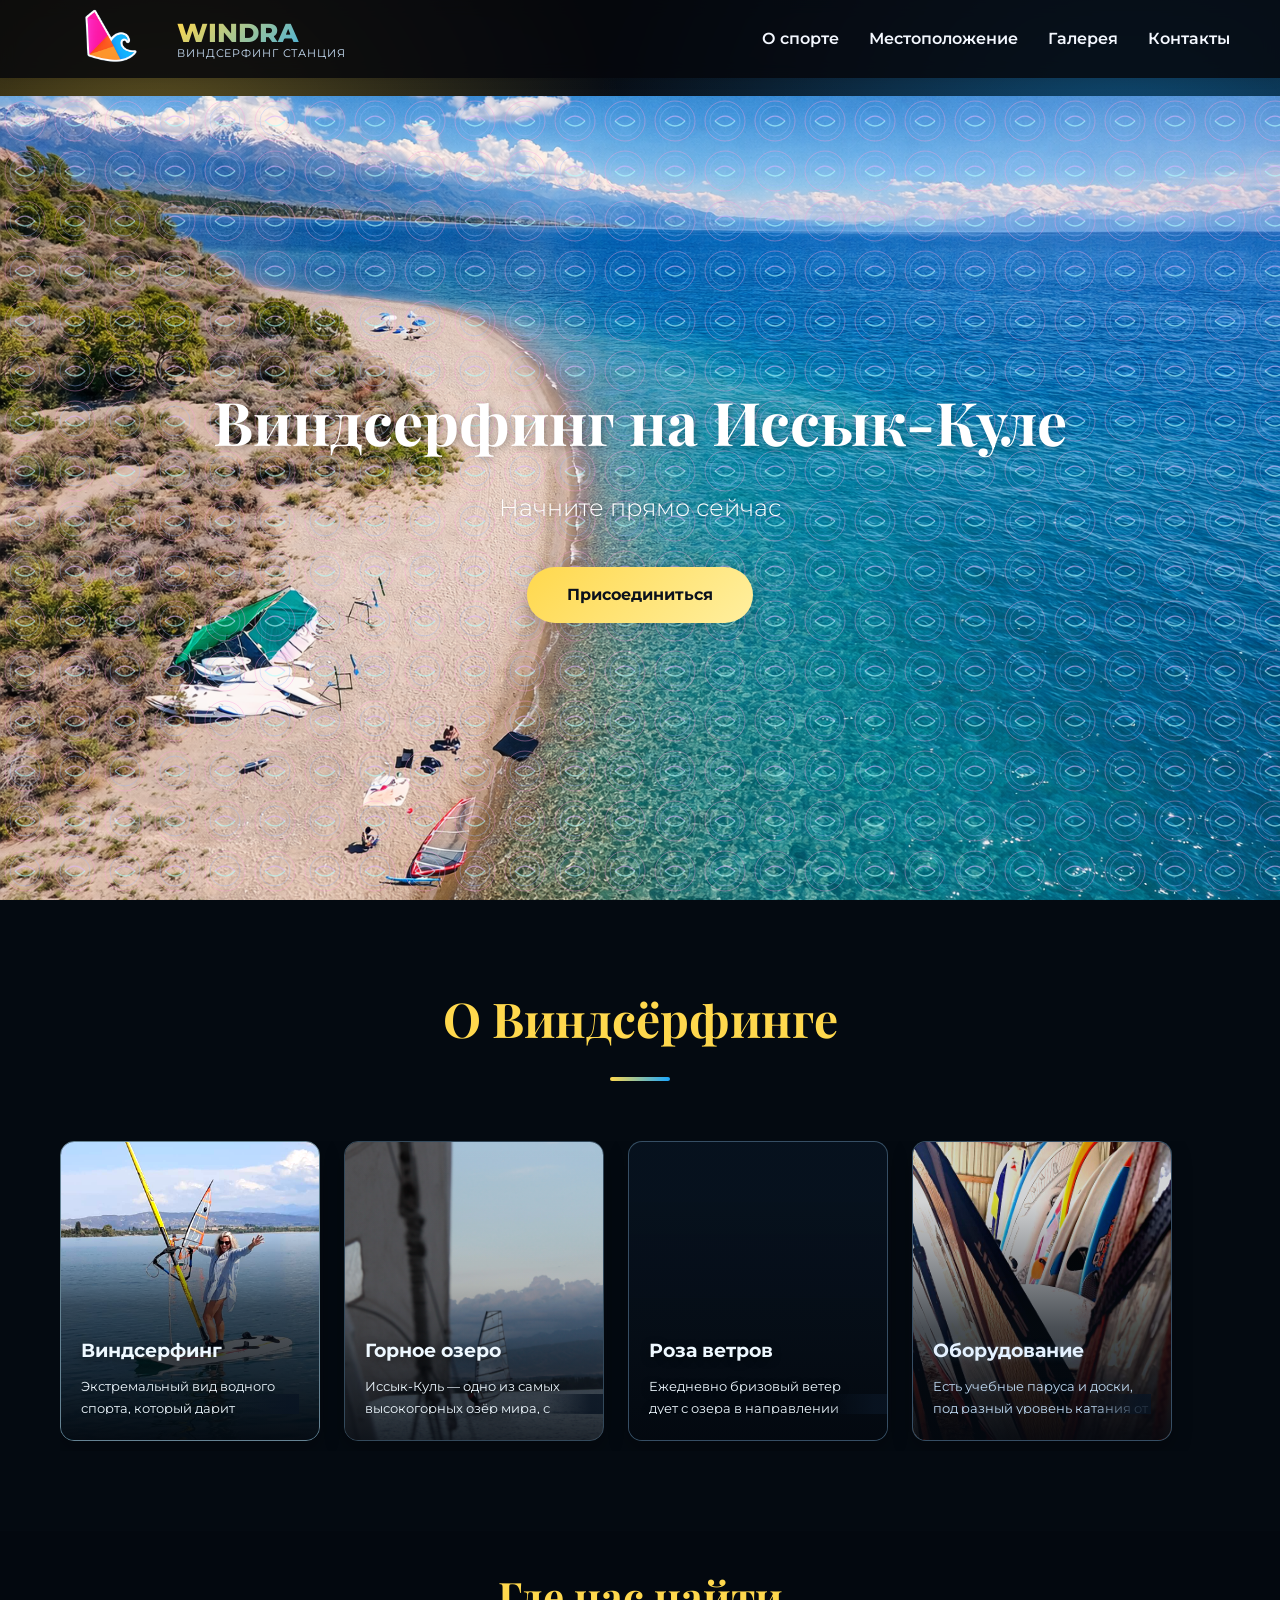
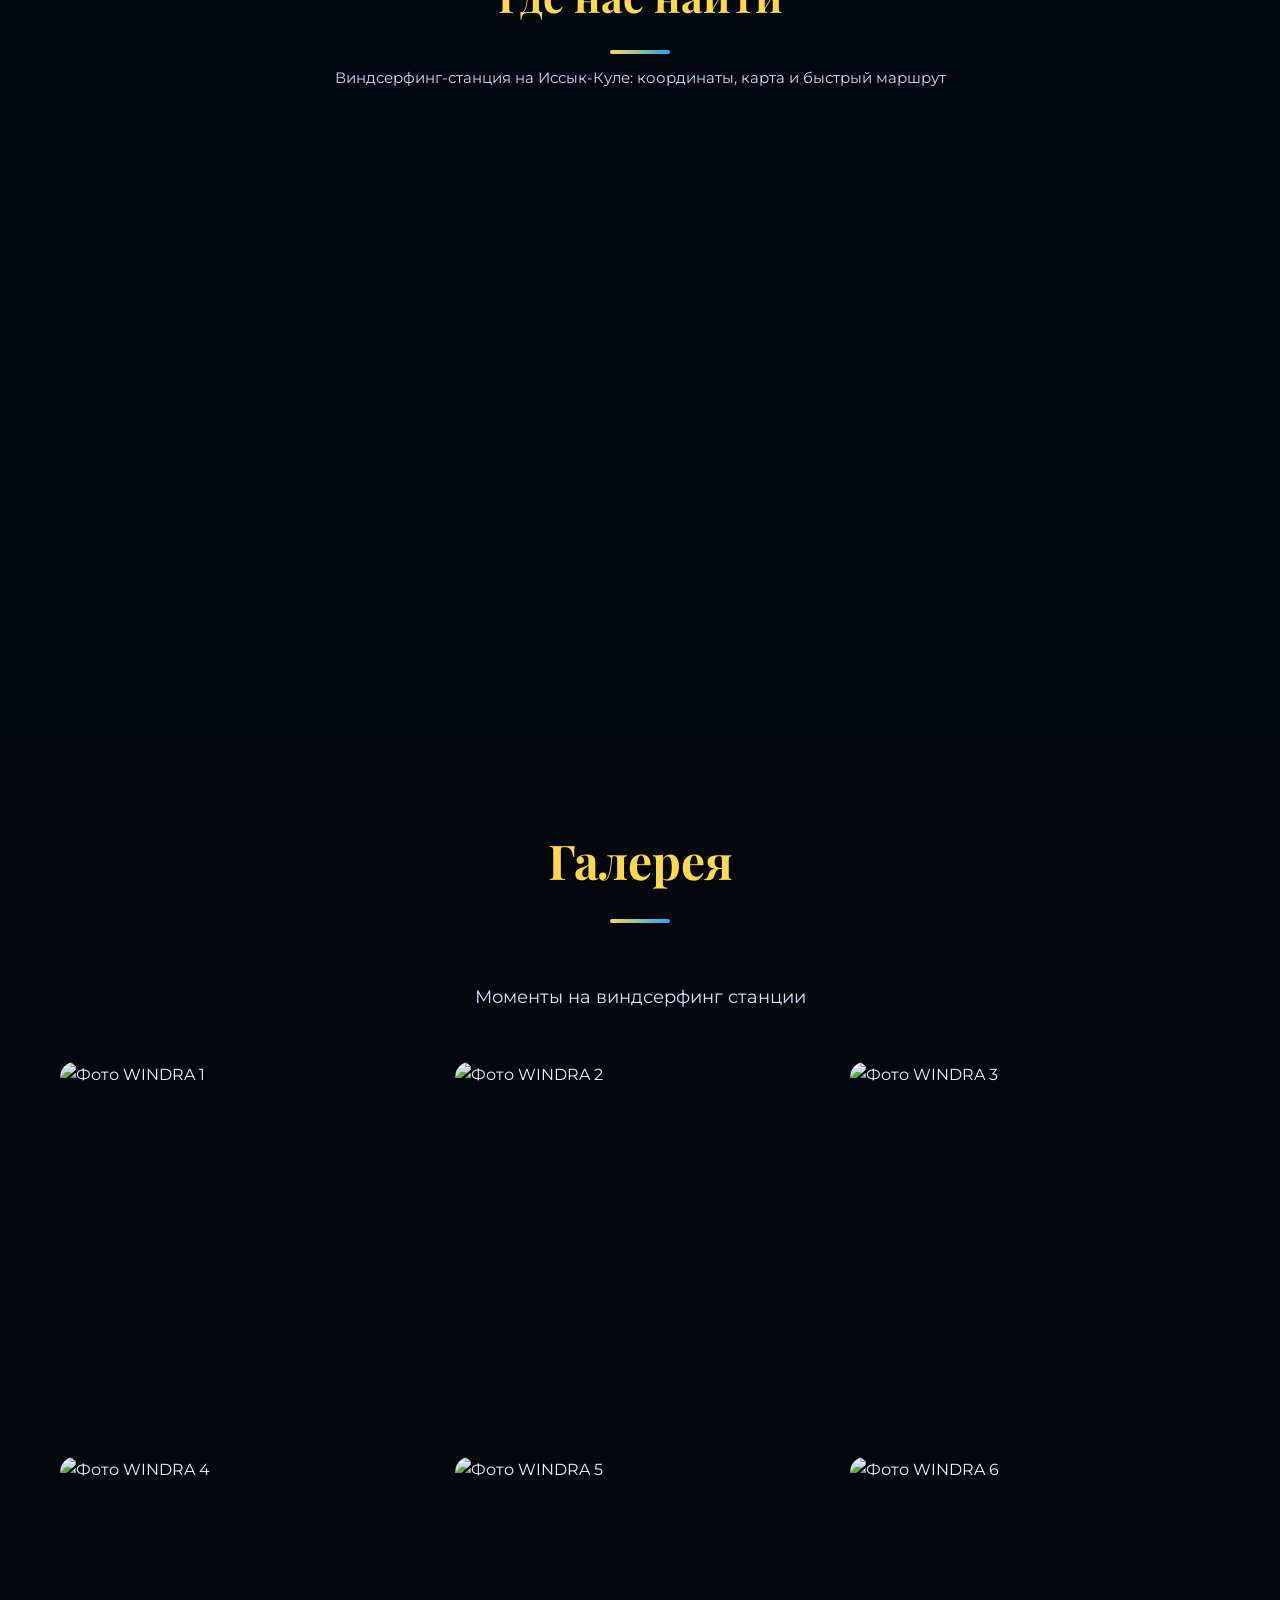
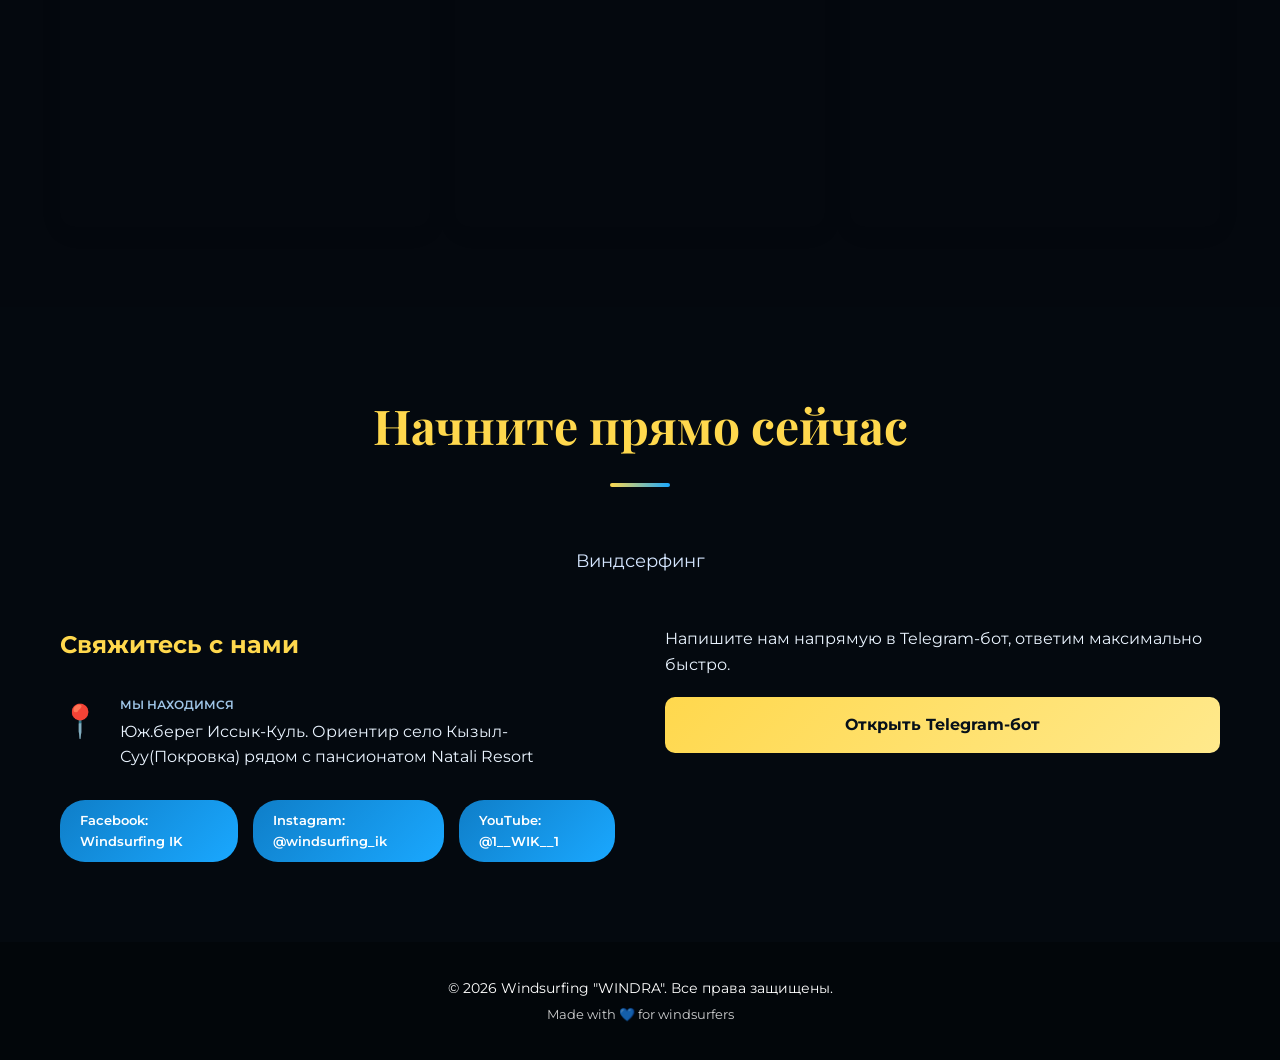
==== index.html @ bed6a834 "Update SEO description and remove phone numbers" ====
<!DOCTYPE html>
<html lang="ru">
<head>
    <meta charset="UTF-8">
    <meta name="viewport" content="width=device-width, initial-scale=1.0">

    <!-- SEO: основные мета-теги -->
    <title>WINDRA — Виндсерфинг на Иссык-Куле | Обучение виндсерфингу на Иссык-Куле</title>
    <meta name="description" content="Виндсерфинг-станция WINDRA на Иссык-Куле. Обучение виндсерфингу для новичков и опытных, ремонт досок и парусов.">
    <meta name="keywords" content="виндсерфинг на Иссyk-Куле, обучение виндсерфингу на Иссyk-Куле, виндсерфинг Иссyk-Куль, windsurf Issyk-Kul, windsurfing Kyrgyzstan, WINDRA">
    <meta name="author" content="WINDRA Виндсерфинг-станция">
    <meta name="robots" content="index, follow">
    <link rel="canonical" href="https://annazevsus-cyber.github.io/windsurfing-station-WINDRA/">
    <link rel="icon" type="image/png" href="images/image%202.png">

    <!-- Open Graph (предпросмотр в Google, соцсетях) -->
    <meta property="og:type" content="website">
    <meta property="og:url" content="https://annazevsus-cyber.github.io/windsurfing-station-WINDRA/">
    <meta property="og:title" content="WINDRA — Виндсерфинг на Иссык-Куле">
    <meta property="og:description" content="Виндсерфинг-станция WINDRA на Иссык-Куле. Обучение виндсерфингу для новичков и опытных, ремонт досок и парусов.">
    <meta property="og:image" content="https://annazevsus-cyber.github.io/windsurfing-station-WINDRA/images/image%202.png">
    <meta property="og:locale" content="ru_RU">
    <meta property="og:site_name" content="WINDRA Виндсерфинг-станция">

        <!-- Google Analytics -->
        <script async src="https://www.googletagmanager.com/gtag/js?id=G-S00LBEG19L"></script>
        <script>
            window.dataLayer = window.dataLayer || [];
            function gtag(){dataLayer.push(arguments);}
            gtag('js', new Date());
            gtag('config', 'G-S00LBEG19L');
        </script>

    <!-- JSON-LD: структурированные данные для Google -->
    <script type="application/ld+json">
    {
      "@context": "https://schema.org",
      "@type": "SportsActivityLocation",
      "name": "WINDRA — Виндсерфинг-станция на Иссык-Куле",
    "description": "Виндсерфинг-станция WINDRA на Иссык-Куле. Обучение виндсерфингу для новичков и опытных, ремонт досок и парусов.",
      "url": "https://annazevsus-cyber.github.io/windsurfing-station-WINDRA/",
      "image": "https://annazevsus-cyber.github.io/windsurfing-station-WINDRA/images/image%202.png",
      "telephone": "",
      "address": {
        "@type": "PostalAddress",
        "addressCountry": "KG",
        "addressRegion": "Иссык-Кульская область",
        "description": "Иссык-Куль, Кыргызстан"
      },
      "geo": {
        "@type": "GeoCoordinates",
        "latitude": 42.398586,
        "longitude": 77.842848
      },
      "sport": "Виндсерфинг",
      "openingHours": "Mo-Su 09:00-20:00",
      "inLanguage": "ru"
    }
    </script>

    <link rel="stylesheet" href="style.css">
    <link rel="preconnect" href="https://fonts.googleapis.com">
    <link rel="preconnect" href="https://fonts.gstatic.com" crossorigin>
    <link href="https://fonts.googleapis.com/css2?family=Montserrat:wght@400;600;700;800&family=Playfair+Display:wght@700&display=swap" rel="stylesheet">
</head>
<body>
    <!-- Header -->
    <header class="header">
        <nav class="navbar">
            <div class="container">
                <div class="nav-wrapper">
                    <a href="#" class="logo">
                        <span class="logo-icon"><img src="images/image 2.png" alt="WINDRA logo"></span>
                        <span class="logo-text">
                            <span class="logo-title">WINDRA</span>
                            <span class="logo-sub">виндсерфинг станция</span>
                        </span>
                    </a>
                    <ul class="nav-menu">
                        <li><a href="#about">О спорте</a></li>
                        <li><a href="#spots">Местоположение</a></li>
                        <li><a href="#gallery">Галерея</a></li>
                        <li><a href="#contact">Контакты</a></li>
                    </ul>
                    <button class="burger" aria-label="Открыть меню" aria-expanded="false">
                        <span></span>
                        <span></span>
                        <span></span>
                    </button>
                </div>
            </div>
        </nav>

        <!-- Hero Section -->
        <section class="hero">
            <div class="hero-content">
                <h1 class="hero-title">Виндсерфинг на Иссык-Куле</h1>
                <p class="hero-subtitle">Начните прямо сейчас</p>
                <div class="hero-actions">
                    <a href="#contact" class="cta-button">Присоединиться</a>
                </div>
            </div>
            <div class="hero-background"></div>
        </section>
    </header>

    <!-- About Section -->
    <section id="about" class="about">
        <div class="container">
            <h2>О Виндсёрфинге</h2>
            <div class="about-grid">
                <div class="about-card about-card-windsurf">
                    <div class="card-icon"></div>
                    <h3>Виндсерфинг</h3>
                    <p>Экстремальный вид водного спорта, который дарит незабываемые ощущения при освоении новых эллементов на пике мастерства</p>
                </div>
                <div class="about-card about-card-lake">
                    <div class="card-icon"></div>
                    <h3>Горное озеро</h3>
                    <p>Иссык-Куль — одно из самых высокогорных озёр мира, с идеальными условиями для первых шагов в виндсёрфинге. Почти пресная вода позволяет повышать мастерство в достаточно не простых условиях. Месяц тренировок на Иссык-Куле после соленой воды вас приятно удивит.</p>
                </div>
                <div class="about-card about-card-rose">
                    <video class="card-video" autoplay muted playsinline preload="metadata" aria-label="Видео ветра на Иссык-Куле" data-playlist="images/Video/MVI_4932 - Trim.mp4|images/Video/VID_20260316_125644.mp4">
                        <source src="images/Video/MVI_4932 - Trim.mp4" type="video/mp4">
                    </video>
                    <h3>Роза ветров</h3>
                    <p>Ежедневно бризовый ветер дует с озера в направлении гор. Западный ветер "Улан" и Восточный ветер "Санташ" дуют при смене погоды. </p>
                </div>
                

                <div class="about-card about-card-equipment">
                    <div class="card-icon">🪚</div>
                    <h3>Оборудование</h3>
                    <p>Есть учебные паруса и доски, под разный уровень катания от начинающих до уверенно катающихся. </p>
                </div>
                <div class="about-card">
                    <div class="card-icon">🔧</div>
                    <h3>Ремонт оборудования</h3>
                    <p>На станции возможен ремонт и рестоврация снаряжения(доски,паруса,плавники)</p>
                </div>
            </div>
        </div>
    </section>

    <!-- Spots Section -->
    <section id="spots" class="spots">
        <div class="container">
            <h2>Где нас найти</h2>
            <p class="spots-subtitle">Виндсерфинг-станция на Иссык-Куле: координаты, карта и быстрый маршрут</p>
            <div class="spots-grid">
                <div class="spot-card">
                    <div class="spot-info" style="padding-top: 25px;">
                        <span>📍 Геопозиция станции</span>
                        <span>Координаты: 42.398586, 77.842848</span>
                    </div>
                    <p style="padding: 0 25px 20px;">Откройте точку на карте или используйте встроенный просмотр ниже.</p>
                    <p style="padding: 0 25px 20px;">
                        <a href="https://maps.google.com/maps?q=42.398586,77.842848&ll=42.398586,77.842848&z=16" target="_blank" rel="noopener noreferrer" class="social-btn">Открыть в Google Maps</a>
                    </p>
                    <div style="padding: 0 25px 25px;">
                        <iframe
                            title="Геопозиция виндсерфинг-станции"
                            src="https://maps.google.com/maps?q=42.398586,77.842848&z=16&output=embed"
                            width="100%"
                            height="280"
                            style="border: 0; border-radius: 12px;"
                            loading="lazy"
                            referrerpolicy="no-referrer-when-downgrade">
                        </iframe>
                    </div>
                </div>
            </div>
        </div>
    </section>

    <!-- Gallery Section -->
    <section id="gallery" class="gallery">
        <div class="container">
            <h2>Галерея</h2>
            <p class="gallery-subtitle">Моменты на виндсерфинг станции</p>
            <div class="gallery-grid">
                <div class="gallery-item">
                    <img src="Gallery/IMG_1924.JPG" alt="Фото WINDRA 1" class="gallery-image">
                    <div class="gallery-overlay">
                        <h3>WINDRA</h3>
                        <p>Моменты станции</p>
                    </div>
                </div>
                <div class="gallery-item">
                    <img src="Gallery/IMG_2035.JPG" alt="Фото WINDRA 2" class="gallery-image">
                    <div class="gallery-overlay">
                        <h3>WINDRA</h3>
                        <p>Моменты станции</p>
                    </div>
                </div>
                <div class="gallery-item">
                    <img src="Gallery/IMG_2038.JPG" alt="Фото WINDRA 3" class="gallery-image">
                    <div class="gallery-overlay">
                        <h3>WINDRA</h3>
                        <p>Моменты станции</p>
                    </div>
                </div>
                <div class="gallery-item">
                    <img src="Gallery/IMG_2039.JPG" alt="Фото WINDRA 4" class="gallery-image">
                    <div class="gallery-overlay">
                        <h3>WINDRA</h3>
                        <p>Моменты станции</p>
                    </div>
                </div>
                <div class="gallery-item">
                    <img src="Gallery/IMG_2120.JPG" alt="Фото WINDRA 5" class="gallery-image">
                    <div class="gallery-overlay">
                        <h3>WINDRA</h3>
                        <p>Моменты станции</p>
                    </div>
                </div>
                <div class="gallery-item">
                    <img src="Gallery/IMG_2203.JPG" alt="Фото WINDRA 6" class="gallery-image">
                    <div class="gallery-overlay">
                        <h3>WINDRA</h3>
                        <p>Моменты станции</p>
                    </div>
                </div>
            </div>
        </div>
    </section>

    <!-- Contact Section -->
    <section id="contact" class="contact">
        <div class="container">
            <h2>Начните прямо сейчас</h2>
            <p class="contact-subtitle">Виндсерфинг</p>
            
            <div class="contact-content">
                <div class="contact-info">
                    <h3>Свяжитесь с нами</h3>
                    <div class="contact-item">
                        <span class="contact-icon">📍</span>
                        <div>
                            <p class="label">Мы находимся</p>
                            <p>Юж.берег Иссык-Куль. Ориентир cело Кызыл-Суу(Покровка) рядом с пансионатом Natali Resort </p>
                        </div>
                    </div>
                    <div class="social-links">
                        <a href="https://www.facebook.com/windsurfingkg/" target="_blank" rel="noopener noreferrer" class="social-btn">Facebook: Windsurfing IK</a>
                        <a href="https://instagram.com/windsurfing_ik" target="_blank" rel="noopener noreferrer" class="social-btn">Instagram: @windsurfing_ik</a>
                        <a href="https://www.youtube.com/@1__WIK__1" target="_blank" rel="noopener noreferrer" class="social-btn">YouTube: @1__WIK__1</a>
                    </div>
                </div>

                <div class="contact-form">
                    <p>Напишите нам напрямую в Telegram-бот, ответим максимально быстро.</p>
                    <a href="https://t.me/windsurfingwindra_bot" target="_blank" rel="noopener noreferrer" class="submit-btn">Открыть Telegram-бот</a>
                </div>
            </div>
        </div>
    </section>

    <!-- Footer -->
    <footer class="footer">
        <div class="container">
            <p>&copy; 2026 Windsurfing "WINDRA". Все права защищены.</p>
            <p>Made with 💙 for windsurfers</p>
        </div>
    </footer>

    <script src="script.js"></script>
</body>
</html>
---- style.css ----
/* Оборудование — карточка с фоновым фото */
.about-card-equipment {
    position: relative;
    overflow: hidden;
    background: transparent;
    min-height: 300px;
    display: flex;
    flex-direction: column;
    justify-content: flex-end;
    padding: 0;
}

.about-card-equipment::before {
    content: '';
    position: absolute;
    inset: 0;
    background-image: url('images/snaraga.jpg');
    background-size: cover;
    background-position: center;
    filter: brightness(1.08) contrast(1.08) saturate(1.18);
    z-index: 0;
}

.about-card-equipment::after {
    content: '';
    position: absolute;
    inset: 0;
    background: linear-gradient(to bottom, rgba(5, 12, 20, 0.18) 20%, rgba(5, 12, 20, 0.72) 62%, rgba(3, 8, 15, 0.94) 100%);
    z-index: 1;
}

.about-card-equipment > * {
    position: relative;
    z-index: 2;
}

.about-card-equipment .card-icon {
    display: none;
}

.about-card-equipment h3,
.about-card-equipment p {
    color: #e4f1ff;
    text-shadow: 0 0 10px rgba(141, 211, 255, 0.22);
    padding: 0;
    background: none;
}

.about-card-equipment h3 {
    margin-bottom: 10px;
    font-size: 19px;
    padding-top: 0;
}

.about-card-equipment p {
    margin-bottom: 0;
    font-size: 13px;
    line-height: 1.65;
    padding-top: 0;
    padding-bottom: 0;
}
/* ========================================
   GENERAL STYLES
   ======================================== */

* {
    margin: 0;
    padding: 0;
    box-sizing: border-box;
}

html {
    scroll-behavior: smooth;
}

:root {
    --brand-yellow: #ffd84d;
    --brand-blue: #1aa8ff;
    --brand-black: #05070b;
    --text-light: #eaf4ff;
    --navbar-height: 96px;
}

body {
    font-family: 'Montserrat', sans-serif;
    line-height: 1.6;
    color: var(--text-light);
    background-color: var(--brand-black);
    background-image:
        radial-gradient(circle at 12% 18%, rgba(255, 216, 77, 0.35) 0%, rgba(255, 216, 77, 0) 35%),
        radial-gradient(circle at 88% 20%, rgba(26, 168, 255, 0.38) 0%, rgba(26, 168, 255, 0) 40%),
        linear-gradient(135deg, #030405 0%, #0a111c 45%, #041625 100%);
    background-attachment: fixed;
    padding-top: var(--navbar-height);
}

.container {
    max-width: 1200px;
    margin: 0 auto;
    padding: 0 20px;
}

/* ========================================
   HEADER & NAVIGATION
   ======================================== */

.header {
    position: relative;
    min-height: calc(100vh - var(--navbar-height));
    display: flex;
    flex-direction: column;
}

.navbar {
    background: rgba(5, 7, 11, 0.82);
    box-shadow: 0 4px 16px rgba(0, 0, 0, 0.35);
    backdrop-filter: blur(8px);
    position: fixed;
    top: 0;
    left: 0;
    width: 100%;
    z-index: 1000;
}

/* Reduce horizontal “white field” inside the navbar */
.navbar .container {
    padding: 0 5px;
}

.nav-wrapper {
    display: flex;
    justify-content: space-between;
    align-items: center;
    padding: 0.005rem 5px;
}

.logo {
    display: flex;
    align-items: center;
    gap: 10px;
    font-size: 26px;
    font-weight: 800;
    color: var(--brand-yellow);
    text-decoration: none;
}

.logo-icon {
    font-size: 18px;
}

.logo-icon img {
    display: block;          /* remove inline whitespace below image */
    height: 78px;            /* match text size */
    width: auto;
    background: transparent; /* ensure no background shows through */
}

.logo-text {
    display: flex;
    flex-direction: column;
    line-height: 1.1;
}

.logo-title {
    background: linear-gradient(135deg, var(--brand-yellow), var(--brand-blue));
    -webkit-background-clip: text;
    -webkit-text-fill-color: transparent;
    background-clip: text;
    font-size: 26px;
    font-weight: 800;
}

.logo-sub {
    font-size: 11px;
    font-weight: 400;
    color: #c8def5;
    letter-spacing: 0.08em;
    text-transform: uppercase;
    -webkit-text-fill-color: #c8def5;
}

.nav-menu {
    display: flex;
    list-style: none;
    gap: 30px;
}

.nav-menu a {
    text-decoration: none;
    color: #f4f8ff;
    font-weight: 600;
    transition: color 0.3s;
    position: relative;
}

.nav-menu a:hover {
    color: var(--brand-yellow);
}

.nav-menu a::after {
    content: '';
    position: absolute;
    bottom: -5px;
    left: 0;
    width: 0;
    height: 2px;
    background: var(--brand-blue);
    transition: width 0.3s;
}

.nav-menu a:hover::after {
    width: 100%;
}

/* Burger button (hidden on desktop) */
.burger {
    display: none;
    flex-direction: column;
    justify-content: center;
    gap: 5px;
    background: none;
    border: none;
    cursor: pointer;
    padding: 8px;
    z-index: 1001;
}

.burger span {
    display: block;
    width: 26px;
    height: 2px;
    background: #f4f8ff;
    border-radius: 2px;
    transition: transform 0.3s ease, opacity 0.3s ease;
}

.burger.open span:nth-child(1) {
    transform: translateY(7px) rotate(45deg);
}

.burger.open span:nth-child(2) {
    opacity: 0;
}

.burger.open span:nth-child(3) {
    transform: translateY(-7px) rotate(-45deg);
}

/* ========================================
   HERO SECTION
   ======================================== */

.hero {
    flex: 1;
    display: flex;
    align-items: center;
    justify-content: center;
    position: relative;
    overflow: hidden;
    min-height: 80vh;
}

.hero-background {
    position: absolute;
    top: 0;
    left: 0;
    width: 100%;
    height: 100%;
    background-image: url('images/image 3.png');
    background-size: cover;
    background-position: center;
    background-repeat: no-repeat;
    z-index: 1;
}

.hero-background::after {
    content: '';
    position: absolute;
    top: 0;
    left: 0;
    width: 100%;
    height: 100%;
    background: rgba(0, 0, 0, 0.1),
                radial-gradient(circle at 20% 50%, rgba(255,255,255,0.1) 0%, transparent 50%),
                radial-gradient(circle at 80% 20%, rgba(0,212,255,0.1) 0%, transparent 50%),
                radial-gradient(circle at 40% 80%, rgba(255,255,255,0.05) 0%, transparent 50%);
    animation: shimmer 8s ease-in-out infinite alternate;
    z-index: 2;
}

@keyframes shimmer {
    0% {
        opacity: 0.5;
        transform: scale(1);
    }
    100% {
        opacity: 1;
        transform: scale(1.05);
    }
}

.hero-background::before {
    content: '';
    position: absolute;
    width: 200%;
    height: 200%;
    background: url('data:image/svg+xml,<svg xmlns="http://www.w3.org/2000/svg" viewBox="0 0 100 100"><circle cx="50" cy="50" r="40" fill="none" stroke="hsla(320,100%,80%,0.5)" stroke-width="1.5"/><circle cx="50" cy="50" r="30" fill="none" stroke="hsla(220,100%,80%,0.5)" stroke-width="1.5"/><path d="M 30 50 Q 50 30 70 50" stroke="hsla(270,100%,85%,0.6)" stroke-width="2.5" fill="none"/><path d="M 30 50 Q 50 70 70 50" stroke="hsla(180,100%,85%,0.6)" stroke-width="2.5" fill="none"/></svg>');
    background-size: 50px 50px;
    animation: float 20s infinite linear, colorShift 10s infinite linear;
    z-index: 3;
}

@keyframes colorShift {
    0% { filter: hue-rotate(320deg); }
    50% { filter: hue-rotate(220deg); }
    100% { filter: hue-rotate(320deg); }
}

@keyframes float {
    0% {
        transform: translate(0, 0) scale(1);
    }
    100% {
        transform: translate(-50%, -50%) scale(1);
    }
}

.hero-content {
    position: relative;
    z-index: 2;
    text-align: center;
    color: white;
    animation: fadeInUp 1s ease-out;
}

@keyframes fadeInUp {
    from {
        opacity: 0;
        transform: translateY(30px);
    }
    to {
        opacity: 1;
        transform: translateY(0);
    }
}

.hero-title {
    font-family: 'Playfair Display', serif;
    font-size: 60px;
    font-weight: 700;
    margin-bottom: 20px;
    text-shadow: 2px 2px 8px rgba(0, 0, 0, 0.3);
}

.hero-subtitle {
    font-size: 24px;
    margin-bottom: 40px;
    font-weight: 300;
    text-shadow: 1px 1px 4px rgba(0, 0, 0, 0.2);
}

.hero-actions {
    display: flex;
    gap: 14px;
    justify-content: center;
    flex-wrap: wrap;
}

.cta-button {
    display: inline-block;
    padding: 15px 40px;
    background: linear-gradient(135deg, var(--brand-yellow), #ffef9f);
    color: #0a111c;
    text-decoration: none;
    font-weight: 700;
    border-radius: 50px;
    transition: all 0.3s;
    box-shadow: 0 4px 20px rgba(0, 0, 0, 0.2);
    cursor: pointer;
    font-size: 16px;
}

.cta-button:hover {
    transform: translateY(-3px);
    box-shadow: 0 6px 30px rgba(0, 0, 0, 0.3);
    background: linear-gradient(135deg, #ffcf29, #ffe883);
}

.soundtrack-button {
    padding: 14px 28px;
    border-radius: 50px;
    border: 1px solid rgba(181, 227, 255, 0.7);
    background: rgba(6, 18, 30, 0.78);
    color: #e6f6ff;
    font-size: 15px;
    font-weight: 700;
    cursor: pointer;
    transition: transform 0.25s, box-shadow 0.25s, background 0.25s;
    box-shadow: 0 8px 22px rgba(0, 0, 0, 0.3);
}

.soundtrack-button:hover {
    transform: translateY(-3px);
    box-shadow: 0 12px 26px rgba(0, 0, 0, 0.36), 0 0 16px rgba(122, 203, 255, 0.28);
    background: rgba(8, 27, 44, 0.88);
}

/* ========================================
   ABOUT SECTION
   ======================================== */

.about {
    padding: 80px 0;
    background: rgba(4, 12, 22, 0.62);
}

.about h2,
.spots h2,
.gallery h2,
.facts h2,
.contact h2 {
    font-family: 'Playfair Display', serif;
    font-size: 48px;
    text-align: center;
    margin-bottom: 60px;
    position: relative;
    color: var(--brand-yellow);
    animation: slideUp 1s ease-out 0.5s both;
}

@keyframes slideUp {
    0% {
        transform: translateY(50px);
        opacity: 0;
    }
    100% {
        transform: translateY(0);
        opacity: 1;
    }
}

.about h2::after,
.spots h2::after,
.gallery h2::after,
.facts h2::after,
.contact h2::after {
    content: '';
    display: block;
    width: 60px;
    height: 4px;
    background: linear-gradient(90deg, var(--brand-yellow), var(--brand-blue));
    margin: 20px auto 0;
    border-radius: 2px;
}

.about-grid {
    display: flex;
    flex-wrap: nowrap;
    overflow-x: auto;
    scroll-snap-type: x mandatory;
    -webkit-overflow-scrolling: touch;
    gap: clamp(16px, 2.2vw, 24px);
    padding-bottom: 10px;
}

.about-grid::-webkit-scrollbar {
    height: 8px;
}

.about-grid::-webkit-scrollbar-thumb {
    background: rgba(0, 102, 204, 0.35);
    border-radius: 8px;
}

.about-card {
    flex: 0 0 min(260px, 74vw);
    scroll-snap-align: start;
    padding: 26px 20px;
    background: rgba(9, 20, 34, 0.86);
    border-radius: 14px;
    text-align: left;
    transition: transform 0.25s, box-shadow 0.25s;
    box-shadow: 0 8px 20px rgba(0, 0, 0, 0.28), 0 0 0 rgba(122, 203, 255, 0);
    border: 1px solid rgba(145, 195, 235, 0.34);
    display: flex;
    flex-direction: column;
    justify-content: flex-end;
    align-items: flex-start;
}

.about-card:hover {
    transform: translateY(-6px);
    box-shadow: 0 14px 30px rgba(0, 0, 0, 0.34), 0 0 18px rgba(122, 203, 255, 0.32);
    border-color: rgba(188, 230, 255, 0.62);
}

.card-icon {
    font-size: 40px;
    margin-bottom: 14px;
    display: block;
    filter: drop-shadow(0 0 6px rgba(148, 220, 255, 0.3));
}

.card-icon-image {
    width: 74px;
    height: 74px;
    object-fit: cover;
    border-radius: 50%;
    border: 2px solid rgba(180, 226, 255, 0.7);
    box-shadow: 0 0 14px rgba(122, 203, 255, 0.28);
}

.about-card h3 {
    font-size: 19px;
    margin-bottom: 10px;
    color: #e4f1ff;
    text-shadow: 0 0 10px rgba(141, 211, 255, 0.22);
    align-self: flex-start;
}

.about-card p {
    color: #bfd9f2;
    font-size: 13px;
    line-height: 1.65;
    align-self: flex-start;
    position: relative;
    width: 100%;
    max-height: 2.9em;
    overflow: hidden;
    transition: max-height 0.4s cubic-bezier(.4,1.2,.4,1), box-shadow 0.3s;
    cursor: pointer;
    box-shadow: none;
}

.about-card p::after {
    content: '';
    display: block;
    position: absolute;
    right: 0;
    bottom: 0;
    width: 60px;
    height: 1.5em;
    background: linear-gradient(to right, rgba(9,20,34,0), rgba(9,20,34,0.85) 80%);
    pointer-events: none;
}

.about-card:hover p,
.about-card:focus-within p {
    max-height: 200px;
    overflow: visible;
    box-shadow: 0 8px 24px rgba(0,0,0,0.18);
    z-index: 2;
}

.about-card:hover p::after,
.about-card:focus-within p::after {
    display: none;
}

.about-card-windsurf {
    position: relative;
    overflow: hidden;
    background: transparent;
    border-color: rgba(182, 231, 255, 0.55);
    display: flex;
    flex-direction: column;
    justify-content: flex-end;
    min-height: 300px;
    padding-top: 0;
}

.about-card-windsurf::before {
    content: '';
    position: absolute;
    inset: 0;
    width: 100%;
    height: 100%;
    background-image: url('images/image 4 .jpg');
    background-size: cover;
    background-position: center;
    transform: none;
    filter: brightness(1.1) contrast(1.1) saturate(1.3);
    z-index: 0;
}

.about-card-windsurf::after {
    content: '';
    position: absolute;
    inset: 0;
    background: linear-gradient(to bottom, transparent 30%, rgba(5, 12, 20, 0.65) 55%, rgba(3, 8, 15, 0.97) 100%);
    z-index: 0;
}

.about-card-windsurf > * {
    position: relative;
    z-index: 1;
}

.about-card-windsurf .card-icon {
    display: none;
}

.about-card-windsurf .card-icon,
.about-card-windsurf h3,
.about-card-windsurf p {
    color: #eef8ff;
    text-shadow: 0 2px 10px rgba(0, 0, 0, 0.45);
}

.about-card-lake {
    position: relative;
    overflow: hidden;
    background: transparent;
    min-height: 300px;
    display: flex;
    flex-direction: column;
    justify-content: flex-end;
    padding: 0;
}

.about-card-lake::before {
    content: '';
    position: absolute;
    inset: 0;
    background-image: url('images/mountain.JPG');
    background-size: cover;
    background-position: center top;
    transform: rotate(0deg) scale(1.05);
    transform-origin: center;
    filter: none;
    z-index: 0;
}

.about-card-lake::after {
    content: '';
    position: absolute;
    inset: 0;
    background: linear-gradient(to bottom, rgba(5, 12, 20, 0) 0%, rgba(5, 12, 20, 0.04) 48%, rgba(5, 12, 20, 0.22) 64%, rgba(3, 8, 15, 0.78) 100%);
    z-index: 0;
}

.about-card-lake > * {
    position: relative;
    z-index: 1;
}

.about-card-lake .card-icon {
    display: none;
}

.about-card-lake h3,
.about-card-lake p {
    padding-left: 20px;
    padding-right: 20px;
    color: #eef8ff;
    text-shadow: 0 2px 10px rgba(0, 0, 0, 0.45);
}

.about-card-lake h3 {
    margin-bottom: 10px;
    padding-top: 0;
    font-size: 19px;
    background: none;
}

.about-card-lake p {
    margin-bottom: 26px;
    padding-top: 0;
    padding-bottom: 0;
    font-size: 13px;
    line-height: 1.65;
    background: none;
}

.about-card-rose {
    position: relative;
    overflow: hidden;
    min-height: 300px;
    display: flex;
    flex-direction: column;
    justify-content: flex-end;
    padding: 0;
}

.card-video {
    position: absolute;
    top: 50%;
    left: 50%;
    width: 180%;
    height: 180%;
    object-fit: cover;
    transform: translate(-50%, -50%) rotate(-90deg);
    transform-origin: center;
    z-index: 0;
}

.about-card-rose::after {
    content: '';
    position: absolute;
    inset: 0;
    background: linear-gradient(to bottom, rgba(5, 12, 20, 0.18) 20%, rgba(5, 12, 20, 0.72) 62%, rgba(3, 8, 15, 0.94) 100%);
    z-index: 1;
}

.about-card-rose > *:not(.card-video) {
    position: relative;
    z-index: 2;
}

.about-card-rose h3,
.about-card-rose p {
    padding-left: 20px;
    padding-right: 20px;
    color: #eef8ff;
    text-shadow: 0 2px 10px rgba(0, 0, 0, 0.45);
}

.about-card-rose h3 {
    margin-bottom: 10px;
}

.about-card-rose p {
    margin-bottom: 26px;
}

/* ========================================
   SPOTS SECTION
   ======================================== */

.spots {
    padding: 32px 0 58px;
    background: rgba(3, 10, 18, 0.56);
}

.spots h2 {
    margin-bottom: 12px;
    font-size: clamp(34px, 5vw, 42px);
}

.spots-subtitle {
    max-width: 760px;
    margin: 0 auto 30px;
    text-align: center;
    color: #c8def5;
    font-size: 15px;
    line-height: 1.55;
}

.spots-grid {
    display: grid;
    grid-template-columns: repeat(auto-fit, minmax(300px, 1fr));
    gap: 24px;
    max-width: 860px;
    margin: 0 auto;
}

.spot-card {
    background: linear-gradient(135deg, rgba(7, 10, 16, 0.92), rgba(9, 24, 38, 0.9));
    border-radius: 15px;
    overflow: hidden;
    box-shadow: 0 5px 20px rgba(0, 0, 0, 0.1);
    transition: all 0.3s;
    border: 1px solid rgba(163, 212, 244, 0.2);
}

.spot-card:hover {
    transform: translateY(-10px);
    box-shadow: 0 15px 40px rgba(0, 0, 0, 0.15);
}

.spot-image {
    height: 200px;
    background-size: cover;
    background-position: center;
    position: relative;
    overflow: hidden;
}

.spot-image::before {
    content: '';
    position: absolute;
    top: 0;
    left: 0;
    right: 0;
    bottom: 0;
    background: rgba(0, 0, 0, 0.1);
}

.spot-card h3 {
    font-size: 24px;
    padding-top: 25px;
    padding-left: 25px;
    padding-right: 25px;
    margin-bottom: 10px;
    color: var(--brand-yellow);
}

.spot-card p {
    padding: 0 25px;
    margin-bottom: 20px;
    color: #d9e8ff;
    font-size: 14px;
    line-height: 1.8;
}

.spot-info {
    padding: 0 25px 25px;
    display: flex;
    flex-direction: column;
    gap: 10px;
    font-size: 13px;
    color: #89d3ff;
    font-weight: 600;
}

/* ========================================
   GALLERY SECTION
   ======================================== */

.gallery {
    padding: 80px 0;
    background: rgba(4, 10, 18, 0.52);
}

.gallery-subtitle {
    text-align: center;
    font-size: 18px;
    color: #d5e6ff;
    margin-bottom: 50px;
}

.gallery-grid {
    display: grid;
    grid-template-columns: repeat(auto-fit, minmax(280px, 1fr));
    gap: 25px;
    max-width: 1400px;
    margin: 0 auto;
}

.gallery-item {
    position: relative;
    overflow: hidden;
    border-radius: 15px;
    aspect-ratio: 1;
    cursor: pointer;
    box-shadow: 0 5px 20px rgba(0, 0, 0, 0.1);
    transition: all 0.3s;
}

.gallery-item-large {
    grid-column: 1 / -1;
    aspect-ratio: 2.5;
    max-height: 400px;
}

.gallery-image {
    width: 100%;
    height: 100%;
    object-fit: cover;
    display: block;
    transition: transform 0.3s;
}

.gallery-item:hover .gallery-image {
    transform: scale(1.05);
}

.gallery-placeholder {
    width: 100%;
    height: 100%;
    display: flex;
    align-items: center;
    justify-content: center;
    transition: transform 0.3s;
}

.gallery-item:hover .gallery-placeholder {
    transform: scale(1.05);
}

.placeholder-text {
    font-size: 48px;
    color: white;
    font-weight: 700;
    text-shadow: 0 2px 10px rgba(0, 0, 0, 0.2);
    text-align: center;
}

.gallery-overlay {
    position: absolute;
    top: 0;
    left: 0;
    width: 100%;
    height: 100%;
    background: linear-gradient(135deg, rgba(0, 102, 204, 0.8) 0%, rgba(118, 75, 162, 0.8) 100%);
    display: flex;
    flex-direction: column;
    justify-content: flex-end;
    padding: 30px;
    color: white;
    transform: translateY(100%);
    transition: transform 0.3s;
}

.gallery-item:hover .gallery-overlay {
    transform: translateY(0);
}

.gallery-overlay h3 {
    font-size: 22px;
    margin-bottom: 8px;
    font-family: 'Playfair Display', serif;
}

.gallery-overlay p {
    font-size: 14px;
    opacity: 0.9;
}

.gallery-instructions {
    margin-top: 50px;
    padding: 30px;
    background: linear-gradient(135deg, rgba(7, 10, 16, 0.92) 0%, rgba(8, 22, 36, 0.9) 100%);
    border-radius: 15px;
    border-left: 5px solid var(--brand-blue);
}

.gallery-instructions h3 {
    color: var(--brand-yellow);
    margin-bottom: 15px;
    font-size: 18px;
}

.gallery-instructions ol {
    margin-left: 20px;
    color: #d5e6ff;
    line-height: 1.8;
}

.gallery-instructions li {
    margin-bottom: 10px;
}

.gallery-instructions code {
    background: rgba(26, 168, 255, 0.16);
    padding: 3px 8px;
    border-radius: 4px;
    color: #a8ddff;
    font-family: 'Courier New', monospace;
    font-size: 13px;
    font-weight: 600;
}

/* ========================================
   FACTS SECTION
   ======================================== */

.facts {
    padding: 80px 0;
    background: linear-gradient(135deg, rgba(2, 6, 11, 0.85) 0%, rgba(8, 28, 44, 0.88) 55%, rgba(0, 80, 130, 0.72) 100%);
    color: white;
}

.facts h2 {
    color: white;
}

.facts h2::after {
    background: linear-gradient(90deg, var(--brand-yellow), #e2f3ff);
}

.facts-grid {
    display: grid;
    grid-template-columns: repeat(auto-fit, minmax(200px, 1fr));
    gap: 30px;
}

.fact-item {
    text-align: center;
    padding: 30px;
    background: rgba(255, 255, 255, 0.08);
    border-radius: 15px;
    backdrop-filter: blur(10px);
    border: 1px solid rgba(255, 216, 77, 0.25);
    transition: all 0.3s;
}

.fact-item:hover {
    background: rgba(255, 255, 255, 0.15);
    transform: translateY(-5px);
}

.fact-item h4 {
    font-size: 40px;
    margin-bottom: 15px;
}

.fact-item p {
    font-size: 14px;
    line-height: 1.8;
}

.fact-item strong {
    display: block;
    margin-bottom: 10px;
    font-size: 16px;
}

/* ========================================
   CONTACT SECTION
   ======================================== */

.contact {
    padding: 80px 0;
    background: rgba(4, 10, 18, 0.62);
}

.contact-subtitle {
    text-align: center;
    font-size: 18px;
    color: #d5e6ff;
    margin-bottom: 50px;
}

.contact-content {
    display: grid;
    grid-template-columns: 1fr 1fr;
    gap: 50px;
    align-items: start;
}

.contact-info h3 {
    font-size: 24px;
    margin-bottom: 30px;
    color: var(--brand-yellow);
}

.contact-item {
    display: flex;
    gap: 20px;
    margin-bottom: 25px;
    align-items: flex-start;
}

.contact-icon {
    font-size: 32px;
    min-width: 40px;
}

.contact-item .label {
    font-size: 12px;
    color: #9ec4e6;
    text-transform: uppercase;
    font-weight: 600;
    margin-bottom: 5px;
}

.contact-item p {
    margin: 0;
}

.contact-item a {
    color: #9bd6ff;
    text-decoration: none;
    font-weight: 600;
}

.contact-item a:hover {
    text-decoration: underline;
}

.social-links {
    display: flex;
    gap: 15px;
    margin-top: 30px;
}

.social-btn {
    display: inline-block;
    padding: 10px 20px;
    background: linear-gradient(135deg, #0f7ec8, var(--brand-blue));
    color: white;
    text-decoration: none;
    border-radius: 25px;
    font-size: 13px;
    font-weight: 600;
    transition: all 0.3s;
}

.social-btn:hover {
    transform: translateY(-3px);
    box-shadow: 0 5px 15px rgba(0, 102, 204, 0.4);
}

/* Contact Form */
.contact-form {
    display: flex;
    flex-direction: column;
    gap: 20px;
}

.contact-form input,
.contact-form textarea {
    padding: 15px 20px;
    border: 2px solid rgba(137, 193, 235, 0.35);
    background: rgba(5, 11, 18, 0.86);
    color: #e7f3ff;
    border-radius: 10px;
    font-family: 'Montserrat', sans-serif;
    font-size: 14px;
    transition: all 0.3s;
}

.contact-form input:focus,
.contact-form textarea:focus {
    outline: none;
    border-color: var(--brand-blue);
    box-shadow: 0 0 0 3px rgba(26, 168, 255, 0.2);
}

.contact-form textarea {
    resize: vertical;
}

.submit-btn {
    display: inline-block;
    text-align: center;
    text-decoration: none;
    padding: 15px 30px;
    background: linear-gradient(135deg, var(--brand-yellow), #ffe98c);
    color: #06101a;
    border: none;
    border-radius: 10px;
    font-size: 16px;
    font-weight: 700;
    cursor: pointer;
    transition: all 0.3s;
    font-family: 'Montserrat', sans-serif;
}

.submit-btn:hover {
    transform: translateY(-3px);
    box-shadow: 0 8px 25px rgba(0, 102, 204, 0.3);
}

.submit-btn:active {
    transform: translateY(-1px);
}

/* ========================================
   FOOTER
   ======================================== */

.footer {
    background: rgba(3, 6, 10, 0.92);
    color: white;
    text-align: center;
    padding: 30px 0;
}

.footer p {
    margin: 5px 0;
    font-size: 14px;
}

.footer p:last-child {
    font-size: 13px;
    opacity: 0.8;
}

/* ========================================
   RESPONSIVE DESIGN
   ======================================== */

@media (max-width: 768px) {
    .burger {
        display: flex;
    }

    .nav-menu {
        position: absolute;
        top: 100%;
        left: 0;
        right: 0;
        flex-direction: column;
        gap: 0;
        background: rgba(5, 12, 20, 0.97);
        backdrop-filter: blur(10px);
        max-height: 0;
        overflow: hidden;
        transition: max-height 0.35s ease;
    }

    .nav-menu.open {
        max-height: 320px;
    }

    .nav-menu li {
        border-bottom: 1px solid rgba(255, 255, 255, 0.07);
    }

    .nav-menu a {
        display: block;
        padding: 14px 20px;
    }

    .nav-menu a::after {
        display: none;
    }

    .hero-title {
        font-size: 40px;
    }

    .hero-subtitle {
        font-size: 18px;
    }

    .about h2,
    .spots h2,
    .facts h2,
    .gallery h2,
    .contact h2 {
        font-size: 36px;
        margin-bottom: 40px;
    }

    .about-grid {
        gap: 20px;
    }

    .spots-grid {
        grid-template-columns: 1fr;
        gap: 20px;
    }

    .gallery-grid {
        grid-template-columns: 1fr;
        gap: 20px;
    }

    .gallery-item-large {
        grid-column: auto;
        aspect-ratio: 1;
    }

    .facts-grid {
        grid-template-columns: 1fr 1fr;
    }

    .contact-content {
        grid-template-columns: 1fr;
        gap: 40px;
    }

    .about,
    .spots,
    .facts,
    .gallery,
    .contact {
        padding: 50px 0;
    }

}

@media (max-width: 480px) {
    .logo-text {
        font-size: 18px;
    }

    .hero-title {
        font-size: 28px;
        margin-bottom: 15px;
    }

    .hero-subtitle {
        font-size: 16px;
        margin-bottom: 25px;
    }

    .cta-button {
        padding: 12px 30px;
        font-size: 14px;
    }

    .soundtrack-button {
        width: 100%;
        max-width: 260px;
        padding: 12px 22px;
        font-size: 14px;
    }

    .about h2,
    .spots h2,
    .facts h2,
    .gallery h2,
    .contact h2 {
        font-size: 28px;
    }

    .gallery-grid {
        grid-template-columns: 1fr;
    }

    .gallery-item-large {
        grid-column: auto;
        aspect-ratio: 1;
        max-height: none;
    }

    .facts-grid {
        grid-template-columns: 1fr;
    }

    .social-links {
        flex-wrap: wrap;
    }

    .social-btn {
        flex: 1;
        min-width: 100px;
    }
}
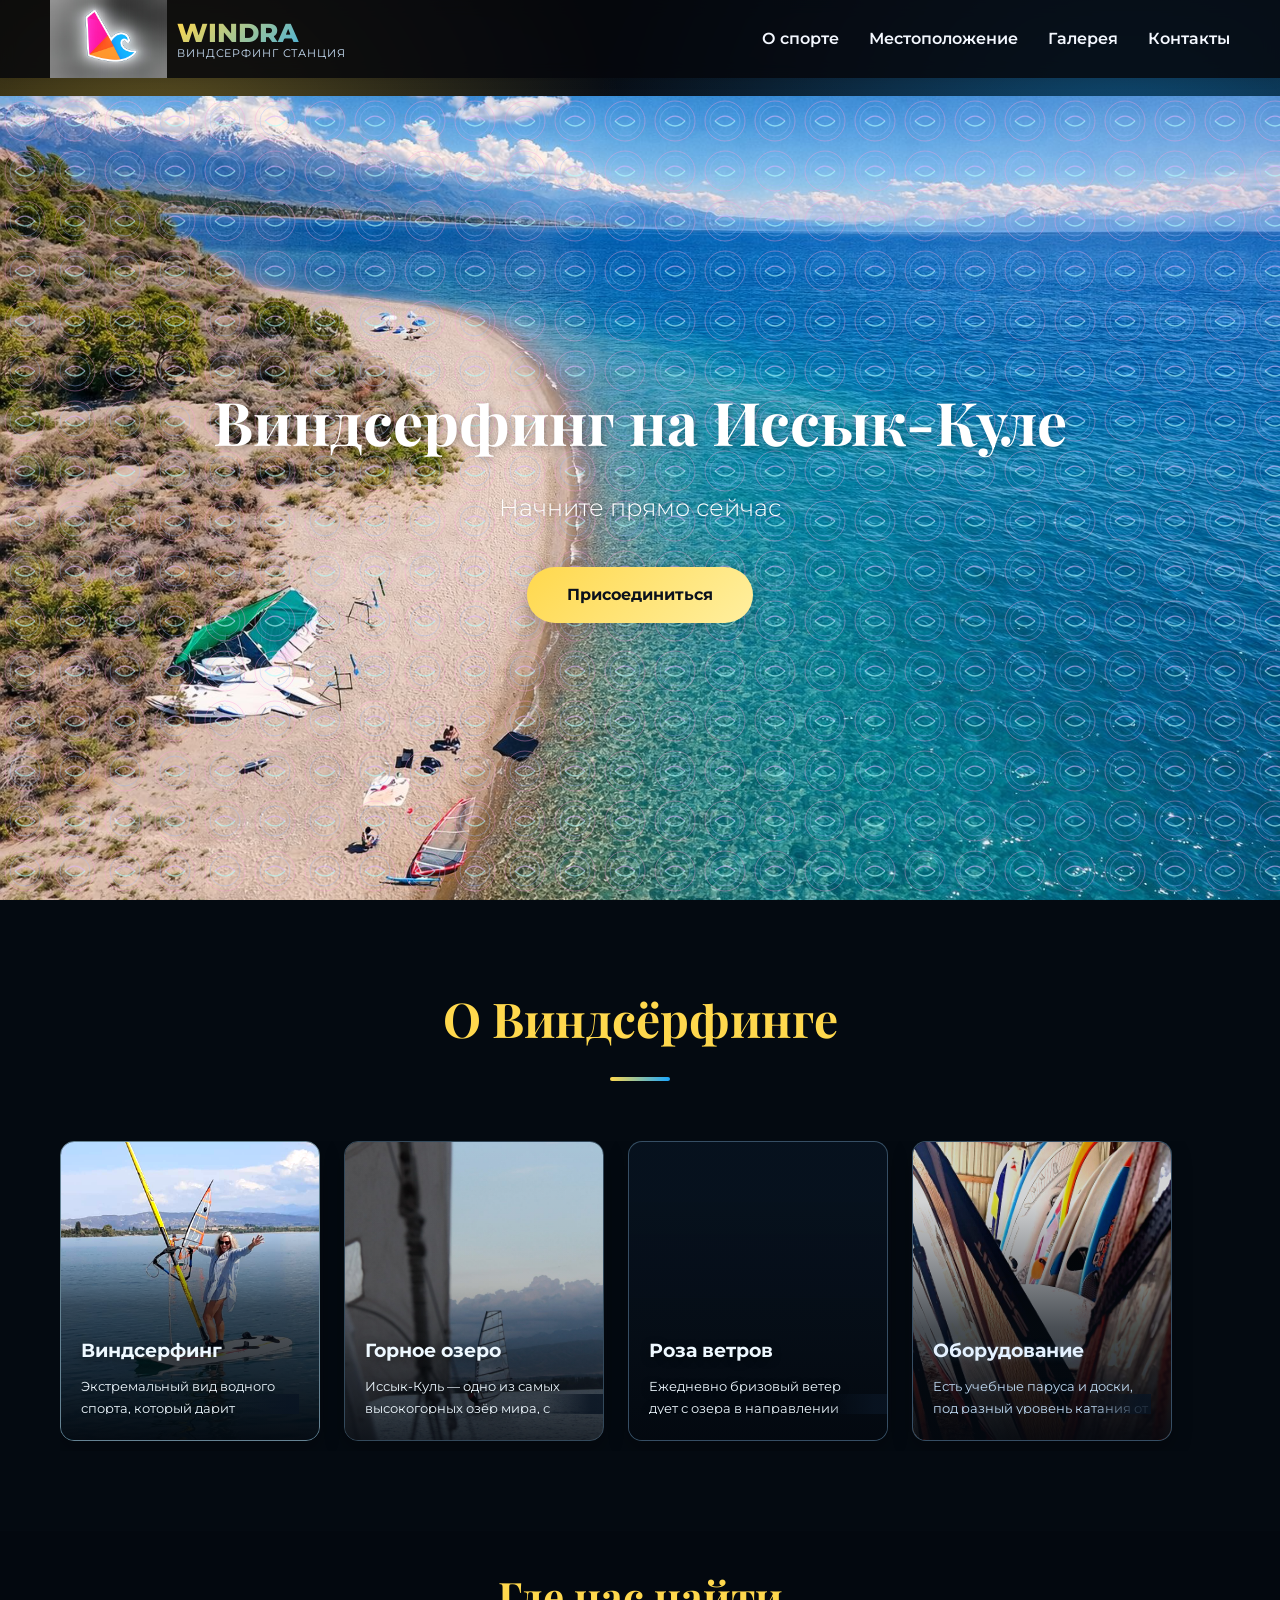
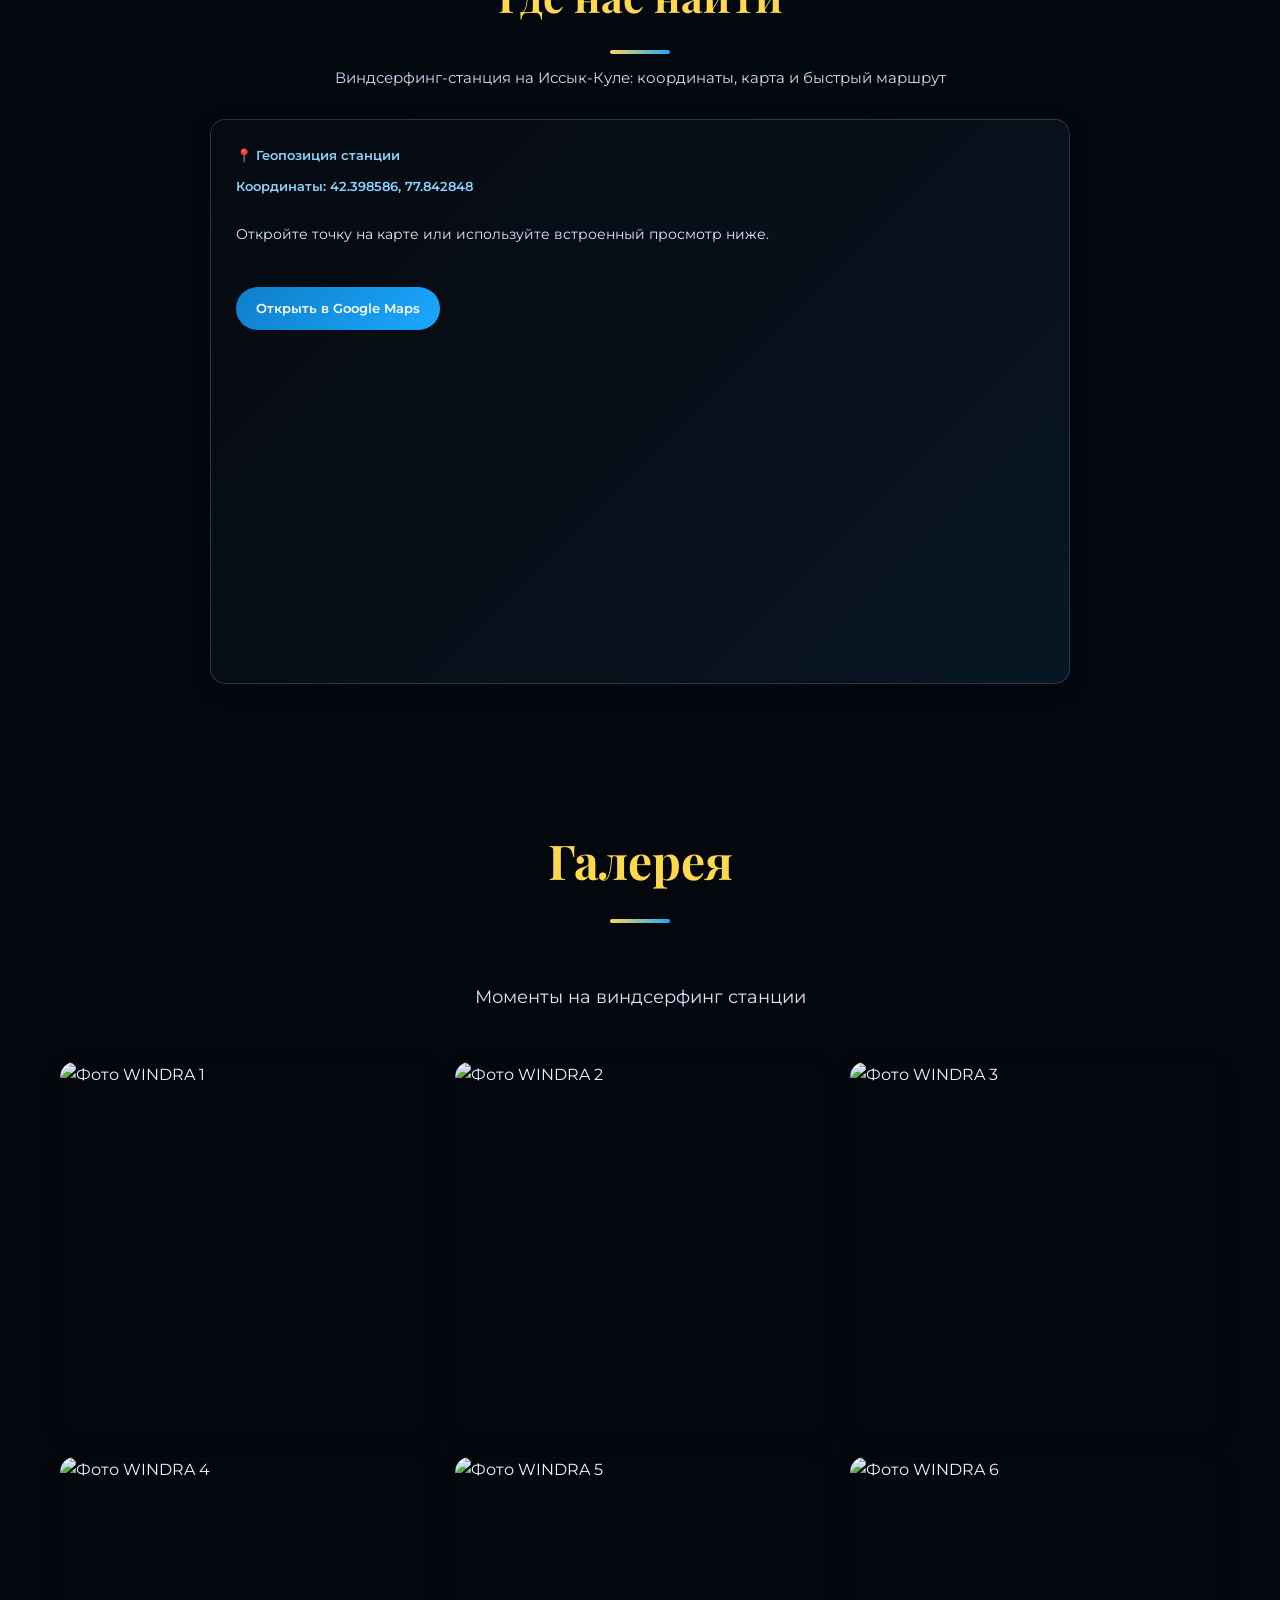
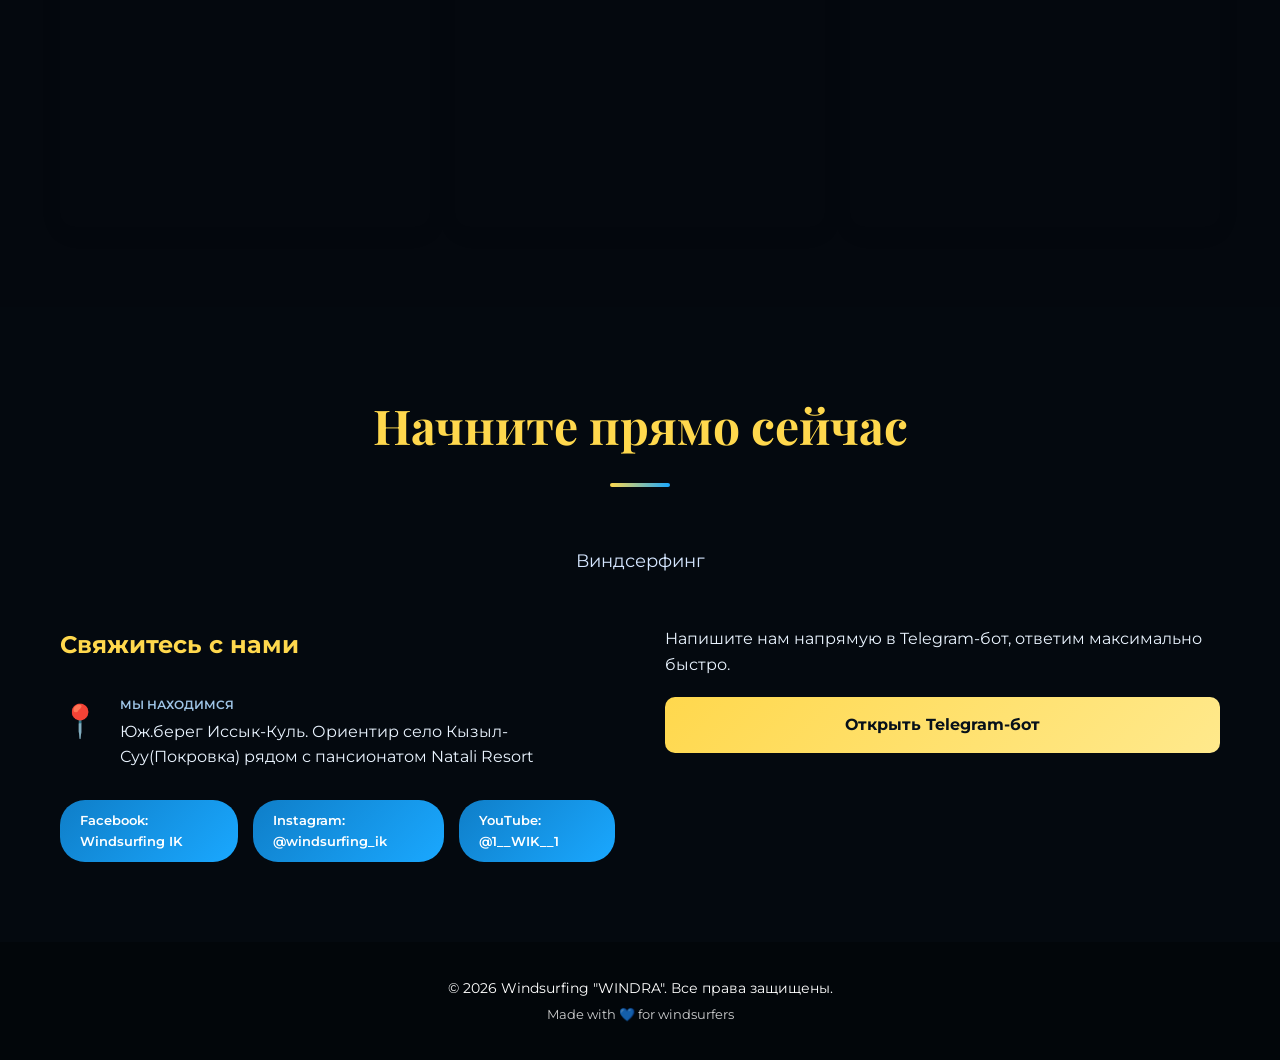
==== commit 4644c85a: "Perf: compress site images" ====
--- a/index.html
+++ b/index.html
@@ -11,14 +11,14 @@
     <meta name="author" content="WINDRA Виндсерфинг-станция">
     <meta name="robots" content="index, follow">
     <link rel="canonical" href="https://annazevsus-cyber.github.io/windsurfing-station-WINDRA/">
-    <link rel="icon" type="image/png" href="images/image%202.png">
+    <link rel="icon" type="image/jpeg" href="images/image%202.jpg">
 
     <!-- Open Graph (предпросмотр в Google, соцсетях) -->
     <meta property="og:type" content="website">
     <meta property="og:url" content="https://annazevsus-cyber.github.io/windsurfing-station-WINDRA/">
     <meta property="og:title" content="WINDRA — Виндсерфинг на Иссык-Куле">
     <meta property="og:description" content="Виндсерфинг-станция WINDRA на Иссык-Куле. Обучение виндсерфингу для новичков и опытных, ремонт досок и парусов.">
-    <meta property="og:image" content="https://annazevsus-cyber.github.io/windsurfing-station-WINDRA/images/image%202.png">
+    <meta property="og:image" content="https://annazevsus-cyber.github.io/windsurfing-station-WINDRA/images/image%202.jpg">
     <meta property="og:locale" content="ru_RU">
     <meta property="og:site_name" content="WINDRA Виндсерфинг-станция">
 
@@ -39,7 +39,7 @@
       "name": "WINDRA — Виндсерфинг-станция на Иссык-Куле",
     "description": "Виндсерфинг-станция WINDRA на Иссык-Куле. Обучение виндсерфингу для новичков и опытных, ремонт досок и парусов.",
       "url": "https://annazevsus-cyber.github.io/windsurfing-station-WINDRA/",
-      "image": "https://annazevsus-cyber.github.io/windsurfing-station-WINDRA/images/image%202.png",
+    "image": "https://annazevsus-cyber.github.io/windsurfing-station-WINDRA/images/image%202.jpg",
       "telephone": "",
       "address": {
         "@type": "PostalAddress",
@@ -70,7 +70,7 @@
             <div class="container">
                 <div class="nav-wrapper">
                     <a href="#" class="logo">
-                        <span class="logo-icon"><img src="images/image 2.png" alt="WINDRA logo"></span>
+                        <span class="logo-icon"><img src="images/image 2.jpg" alt="WINDRA logo" fetchpriority="high" decoding="async"></span>
                         <span class="logo-text">
                             <span class="logo-title">WINDRA</span>
                             <span class="logo-sub">виндсерфинг станция</span>
@@ -120,8 +120,7 @@
                     <p>Иссык-Куль — одно из самых высокогорных озёр мира, с идеальными условиями для первых шагов в виндсёрфинге. Почти пресная вода позволяет повышать мастерство в достаточно не простых условиях. Месяц тренировок на Иссык-Куле после соленой воды вас приятно удивит.</p>
                 </div>
                 <div class="about-card about-card-rose">
-                    <video class="card-video" autoplay muted playsinline preload="metadata" aria-label="Видео ветра на Иссык-Куле" data-playlist="images/Video/MVI_4932 - Trim.mp4|images/Video/VID_20260316_125644.mp4">
-                        <source src="images/Video/MVI_4932 - Trim.mp4" type="video/mp4">
+                    <video class="card-video" autoplay muted playsinline preload="none" aria-label="Видео ветра на Иссык-Куле" data-playlist="images/Video/MVI_4932 - Trim.mp4|images/Video/VID_20260316_125644.mp4">
                     </video>
                     <h3>Роза ветров</h3>
                     <p>Ежедневно бризовый ветер дует с озера в направлении гор. Западный ветер "Улан" и Восточный ветер "Санташ" дуют при смене погоды. </p>
@@ -180,42 +179,42 @@
             <p class="gallery-subtitle">Моменты на виндсерфинг станции</p>
             <div class="gallery-grid">
                 <div class="gallery-item">
-                    <img src="Gallery/IMG_1924.JPG" alt="Фото WINDRA 1" class="gallery-image">
-                    <div class="gallery-overlay">
-                        <h3>WINDRA</h3>
-                        <p>Моменты станции</p>
-                    </div>
-                </div>
-                <div class="gallery-item">
-                    <img src="Gallery/IMG_2035.JPG" alt="Фото WINDRA 2" class="gallery-image">
-                    <div class="gallery-overlay">
-                        <h3>WINDRA</h3>
-                        <p>Моменты станции</p>
-                    </div>
-                </div>
-                <div class="gallery-item">
-                    <img src="Gallery/IMG_2038.JPG" alt="Фото WINDRA 3" class="gallery-image">
-                    <div class="gallery-overlay">
-                        <h3>WINDRA</h3>
-                        <p>Моменты станции</p>
-                    </div>
-                </div>
-                <div class="gallery-item">
-                    <img src="Gallery/IMG_2039.JPG" alt="Фото WINDRA 4" class="gallery-image">
-                    <div class="gallery-overlay">
-                        <h3>WINDRA</h3>
-                        <p>Моменты станции</p>
-                    </div>
-                </div>
-                <div class="gallery-item">
-                    <img src="Gallery/IMG_2120.JPG" alt="Фото WINDRA 5" class="gallery-image">
-                    <div class="gallery-overlay">
-                        <h3>WINDRA</h3>
-                        <p>Моменты станции</p>
-                    </div>
-                </div>
-                <div class="gallery-item">
-                    <img src="Gallery/IMG_2203.JPG" alt="Фото WINDRA 6" class="gallery-image">
+                    <img src="Gallery/IMG_1924.JPG" alt="Фото WINDRA 1" class="gallery-image" loading="lazy" decoding="async">
+                    <div class="gallery-overlay">
+                        <h3>WINDRA</h3>
+                        <p>Моменты станции</p>
+                    </div>
+                </div>
+                <div class="gallery-item">
+                    <img src="Gallery/IMG_2035.JPG" alt="Фото WINDRA 2" class="gallery-image" loading="lazy" decoding="async">
+                    <div class="gallery-overlay">
+                        <h3>WINDRA</h3>
+                        <p>Моменты станции</p>
+                    </div>
+                </div>
+                <div class="gallery-item">
+                    <img src="Gallery/IMG_2038.JPG" alt="Фото WINDRA 3" class="gallery-image" loading="lazy" decoding="async">
+                    <div class="gallery-overlay">
+                        <h3>WINDRA</h3>
+                        <p>Моменты станции</p>
+                    </div>
+                </div>
+                <div class="gallery-item">
+                    <img src="Gallery/IMG_2039.JPG" alt="Фото WINDRA 4" class="gallery-image" loading="lazy" decoding="async">
+                    <div class="gallery-overlay">
+                        <h3>WINDRA</h3>
+                        <p>Моменты станции</p>
+                    </div>
+                </div>
+                <div class="gallery-item">
+                    <img src="Gallery/IMG_2120.JPG" alt="Фото WINDRA 5" class="gallery-image" loading="lazy" decoding="async">
+                    <div class="gallery-overlay">
+                        <h3>WINDRA</h3>
+                        <p>Моменты станции</p>
+                    </div>
+                </div>
+                <div class="gallery-item">
+                    <img src="Gallery/IMG_2203.JPG" alt="Фото WINDRA 6" class="gallery-image" loading="lazy" decoding="async">
                     <div class="gallery-overlay">
                         <h3>WINDRA</h3>
                         <p>Моменты станции</p>
--- a/style.css
+++ b/style.css
@@ -266,7 +266,7 @@
     left: 0;
     width: 100%;
     height: 100%;
-    background-image: url('images/image 3.png');
+    background-image: url('images/image 3.jpg');
     background-size: cover;
     background-position: center;
     background-repeat: no-repeat;
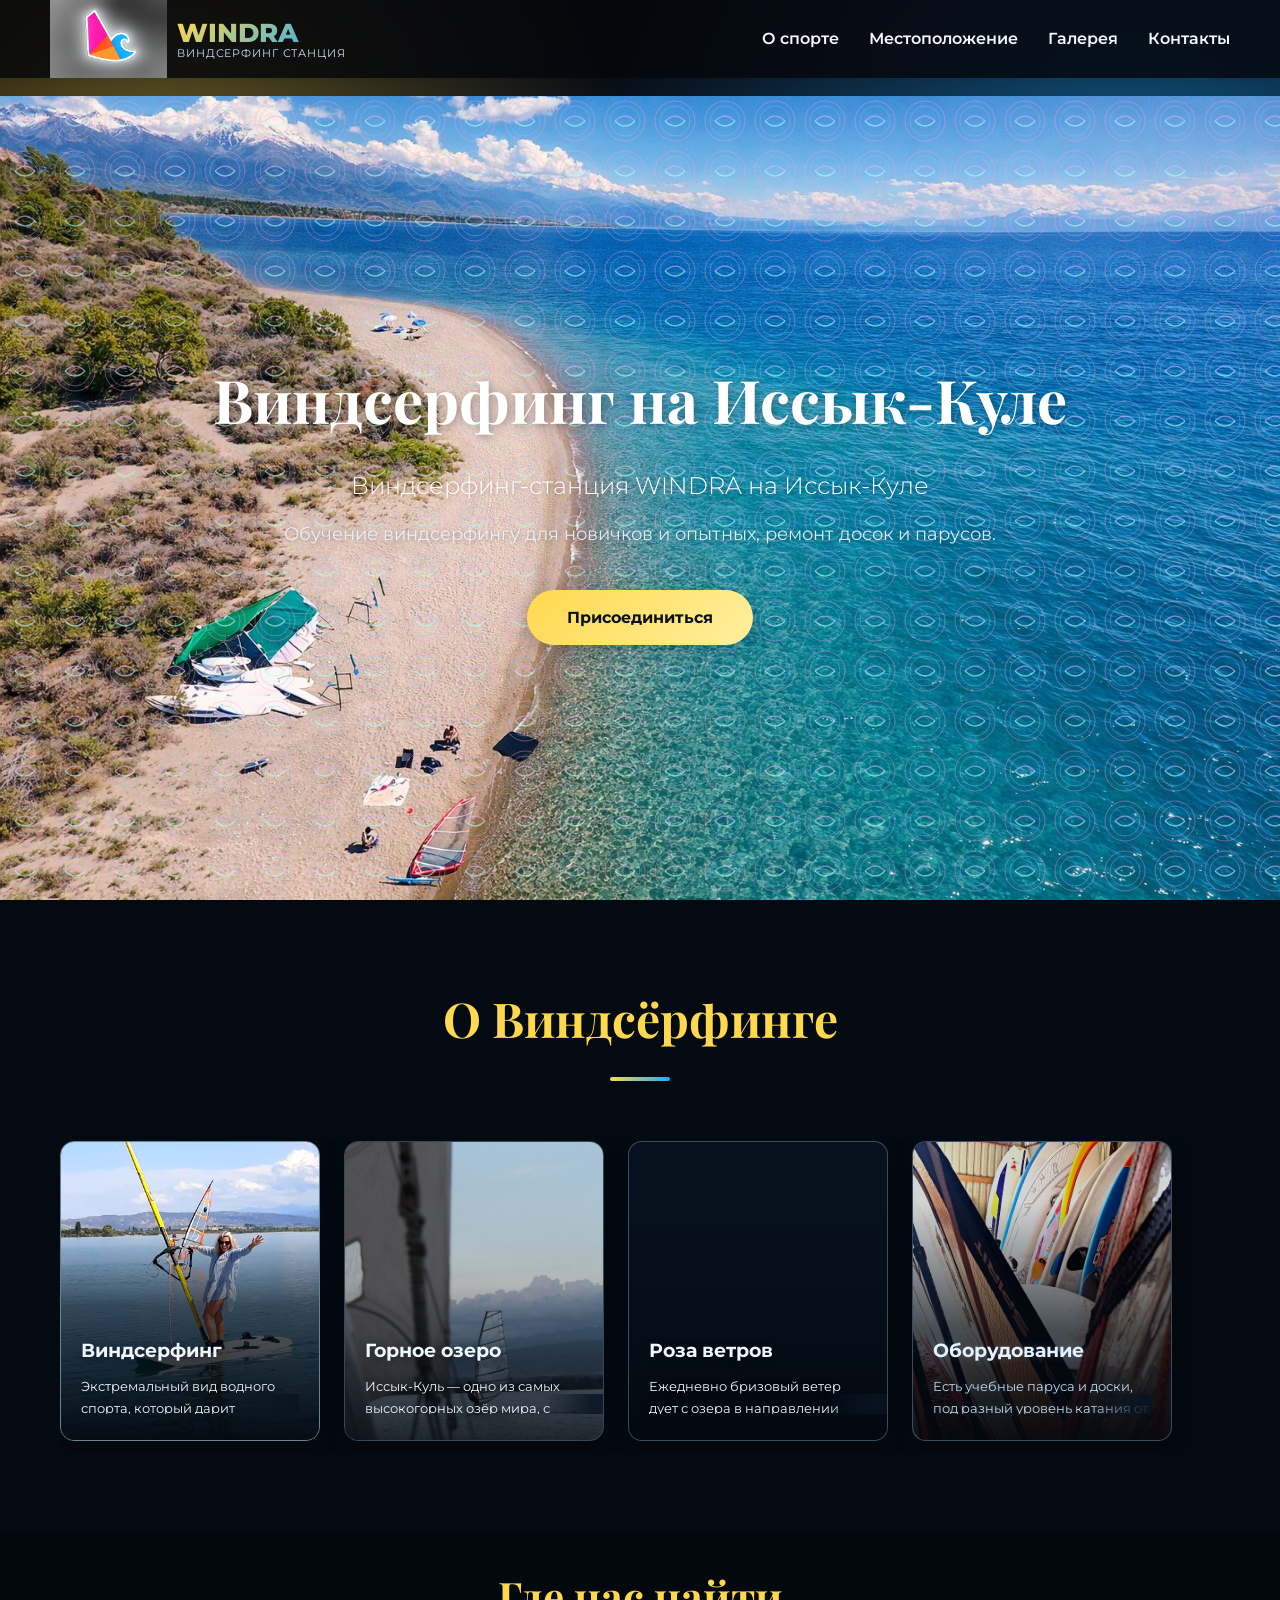
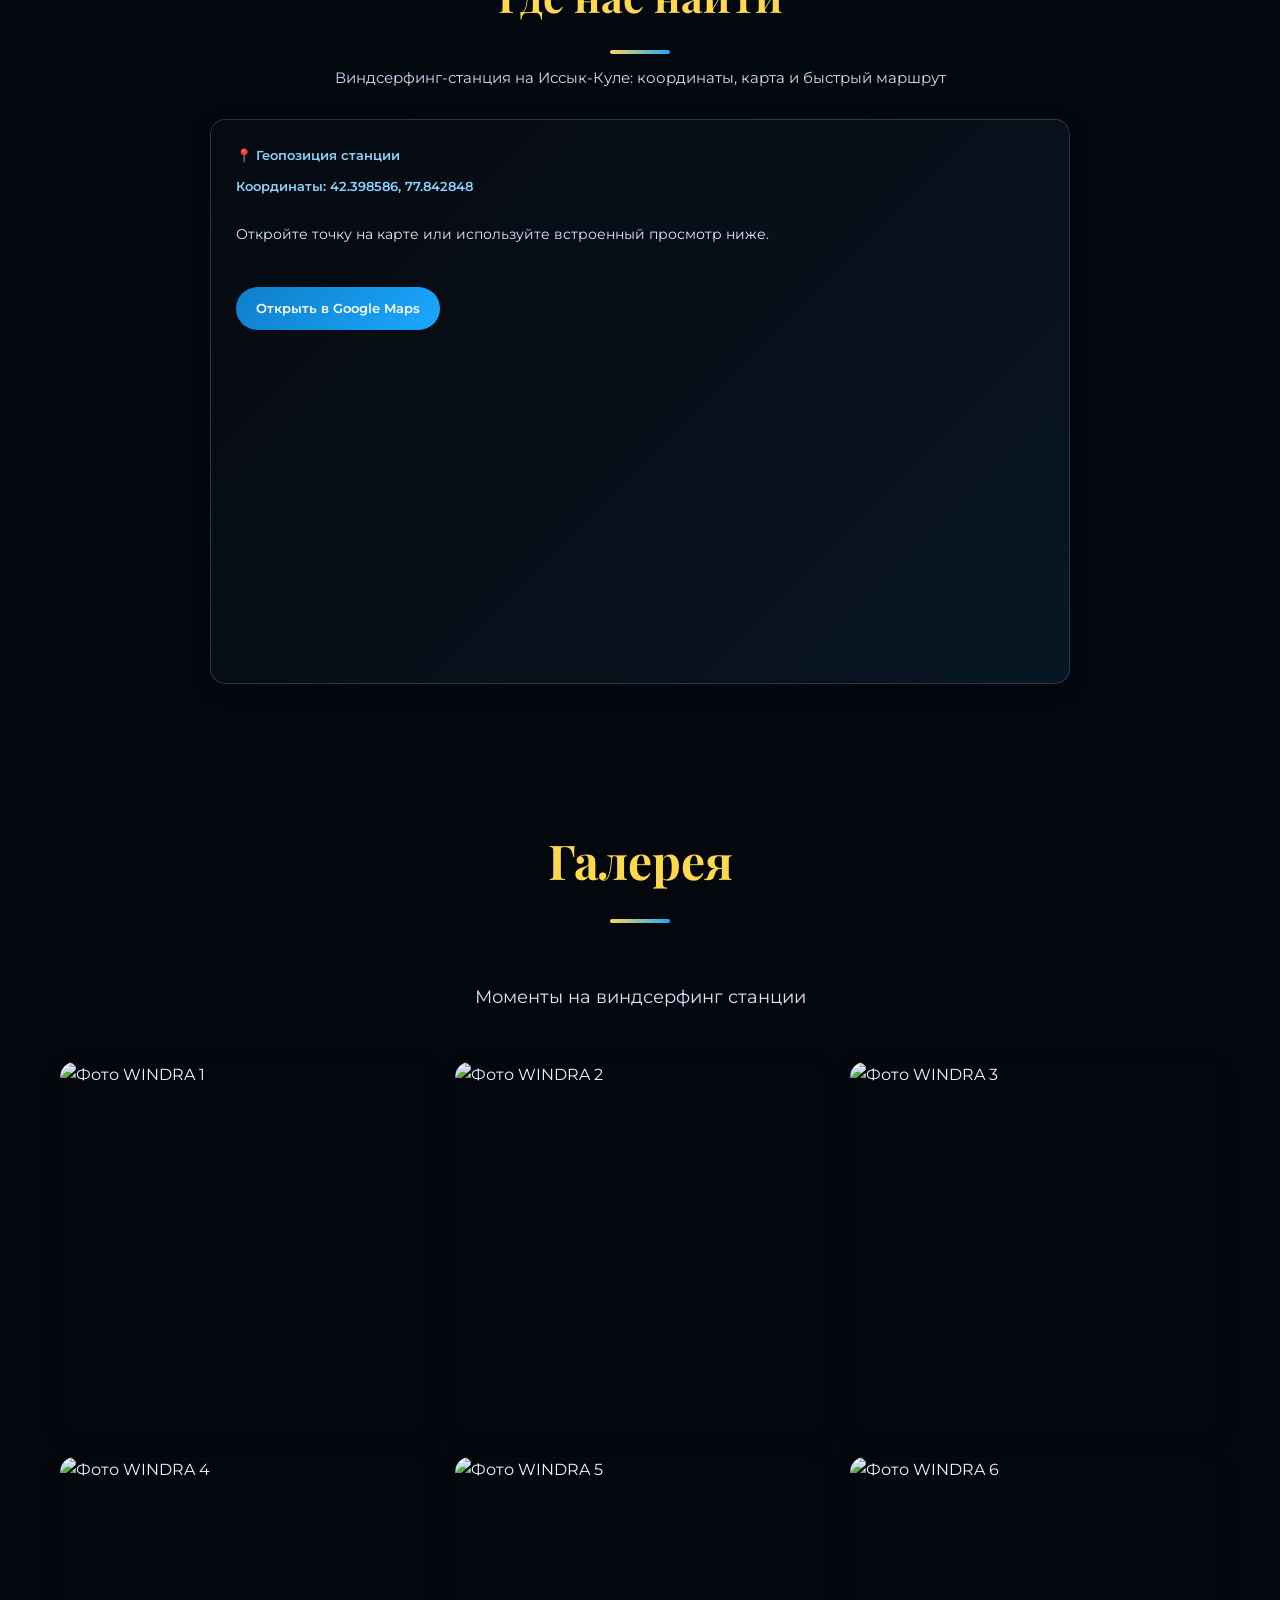
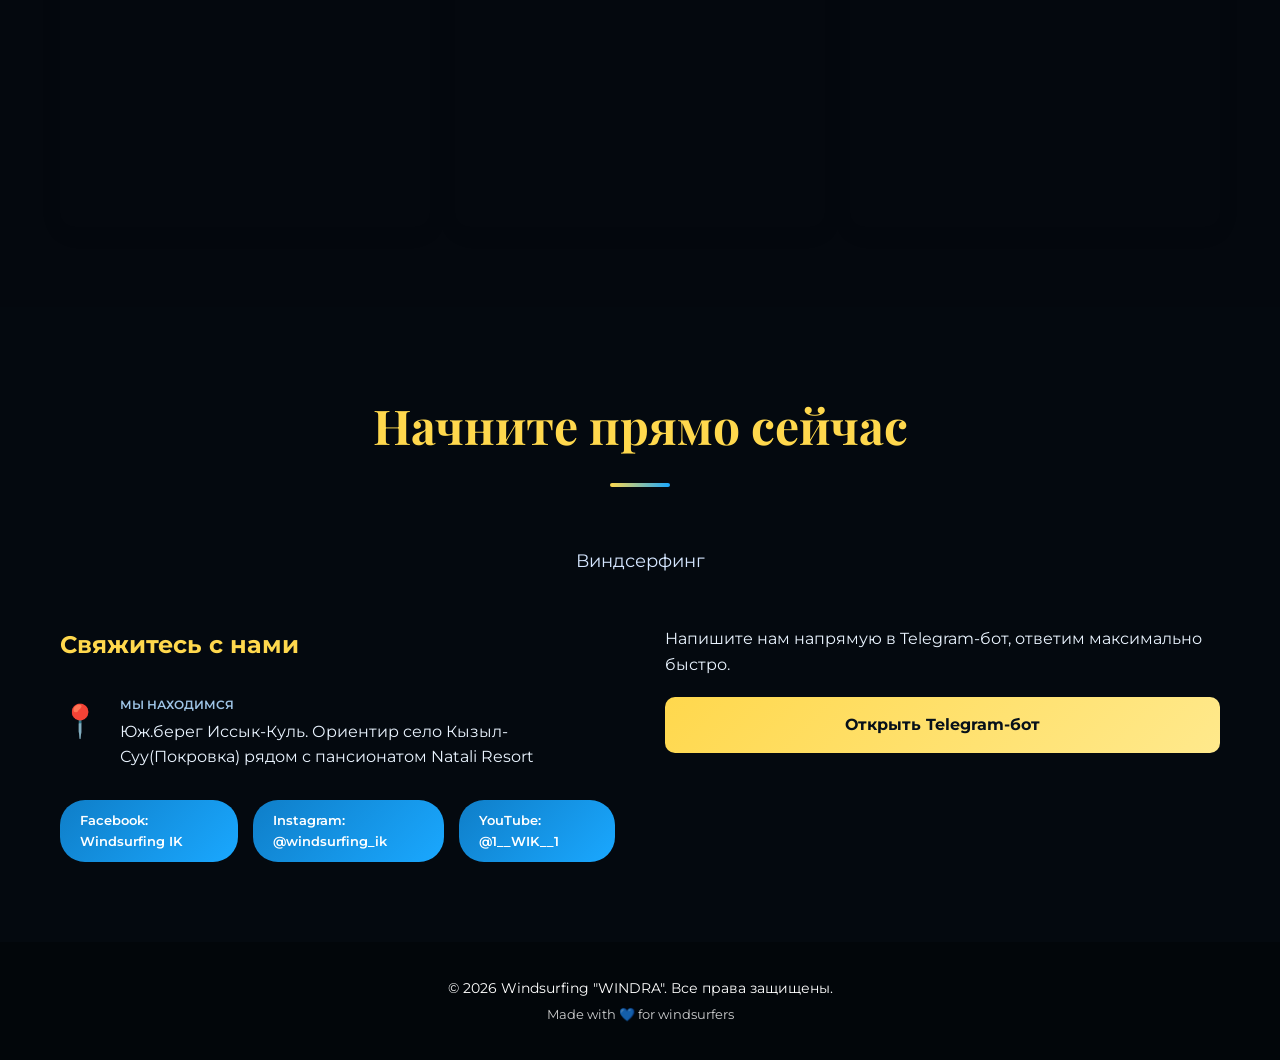
==== commit 4945f43e: "SEO: reinforce Google snippet with visible copy" ====
--- a/index.html
+++ b/index.html
@@ -57,6 +57,17 @@
       "inLanguage": "ru"
     }
     </script>
+        <script type="application/ld+json">
+        {
+            "@context": "https://schema.org",
+            "@type": "WebSite",
+            "name": "WINDRA",
+            "alternateName": "WINDRA Виндсерфинг-станция",
+            "url": "https://annazevsus-cyber.github.io/windsurfing-station-WINDRA/",
+            "description": "Виндсерфинг-станция WINDRA на Иссык-Куле. Обучение виндсерфингу для новичков и опытных, ремонт досок и парусов.",
+            "inLanguage": "ru"
+        }
+        </script>
 
     <link rel="stylesheet" href="style.css">
     <link rel="preconnect" href="https://fonts.googleapis.com">
@@ -95,7 +106,8 @@
         <section class="hero">
             <div class="hero-content">
                 <h1 class="hero-title">Виндсерфинг на Иссык-Куле</h1>
-                <p class="hero-subtitle">Начните прямо сейчас</p>
+                <p class="hero-subtitle">Виндсерфинг-станция WINDRA на Иссык-Куле</p>
+                <p class="hero-description">Обучение виндсерфингу для новичков и опытных, ремонт досок и парусов.</p>
                 <div class="hero-actions">
                     <a href="#contact" class="cta-button">Присоединиться</a>
                 </div>
--- a/style.css
+++ b/style.css
@@ -354,9 +354,18 @@
 
 .hero-subtitle {
     font-size: 24px;
-    margin-bottom: 40px;
+    margin-bottom: 14px;
     font-weight: 300;
     text-shadow: 1px 1px 4px rgba(0, 0, 0, 0.2);
+}
+
+.hero-description {
+    max-width: 760px;
+    margin: 0 auto 40px;
+    font-size: 18px;
+    line-height: 1.7;
+    color: rgba(234, 244, 255, 0.92);
+    text-shadow: 1px 1px 4px rgba(0, 0, 0, 0.24);
 }
 
 .hero-actions {
@@ -1214,6 +1223,12 @@
 
     .hero-subtitle {
         font-size: 18px;
+        margin-bottom: 12px;
+    }
+
+    .hero-description {
+        font-size: 16px;
+        margin-bottom: 28px;
     }
 
     .about h2,
@@ -1275,7 +1290,13 @@
 
     .hero-subtitle {
         font-size: 16px;
-        margin-bottom: 25px;
+        margin-bottom: 10px;
+    }
+
+    .hero-description {
+        font-size: 14px;
+        line-height: 1.6;
+        margin-bottom: 24px;
     }
 
     .cta-button {
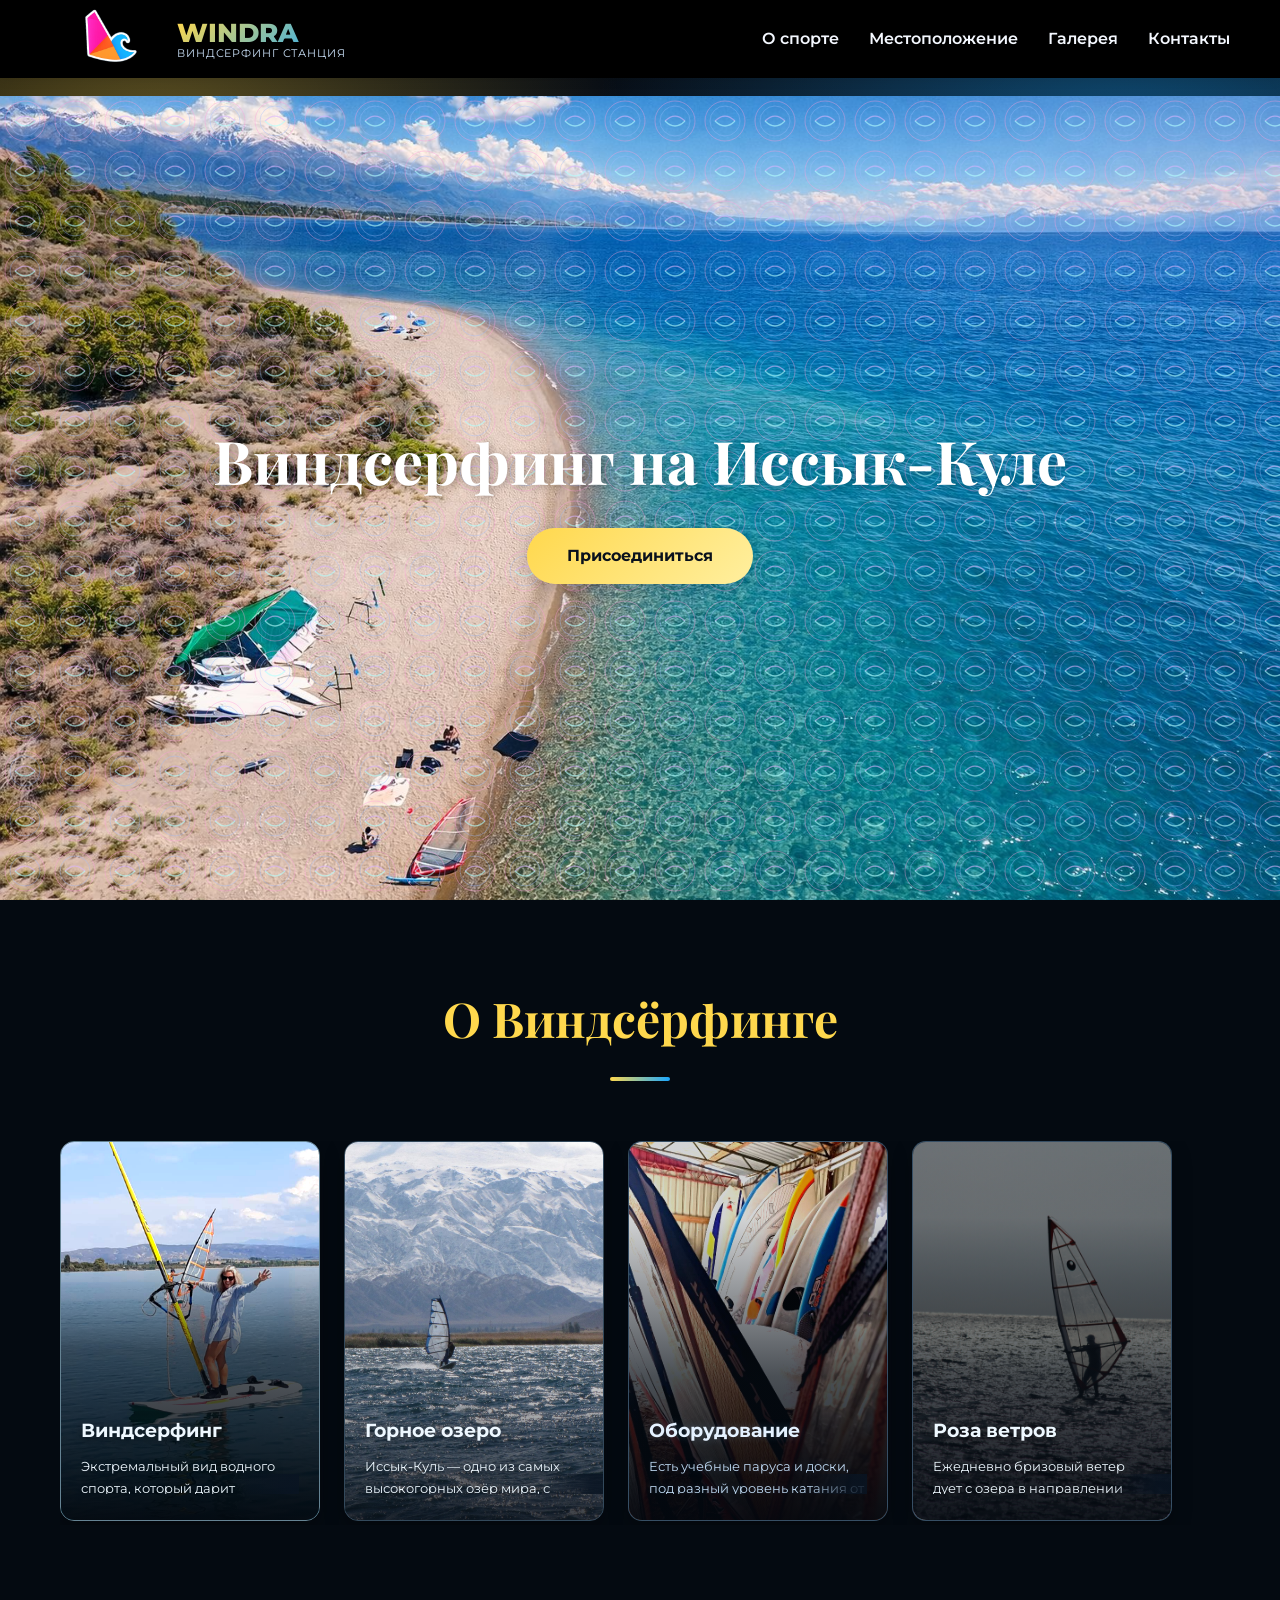
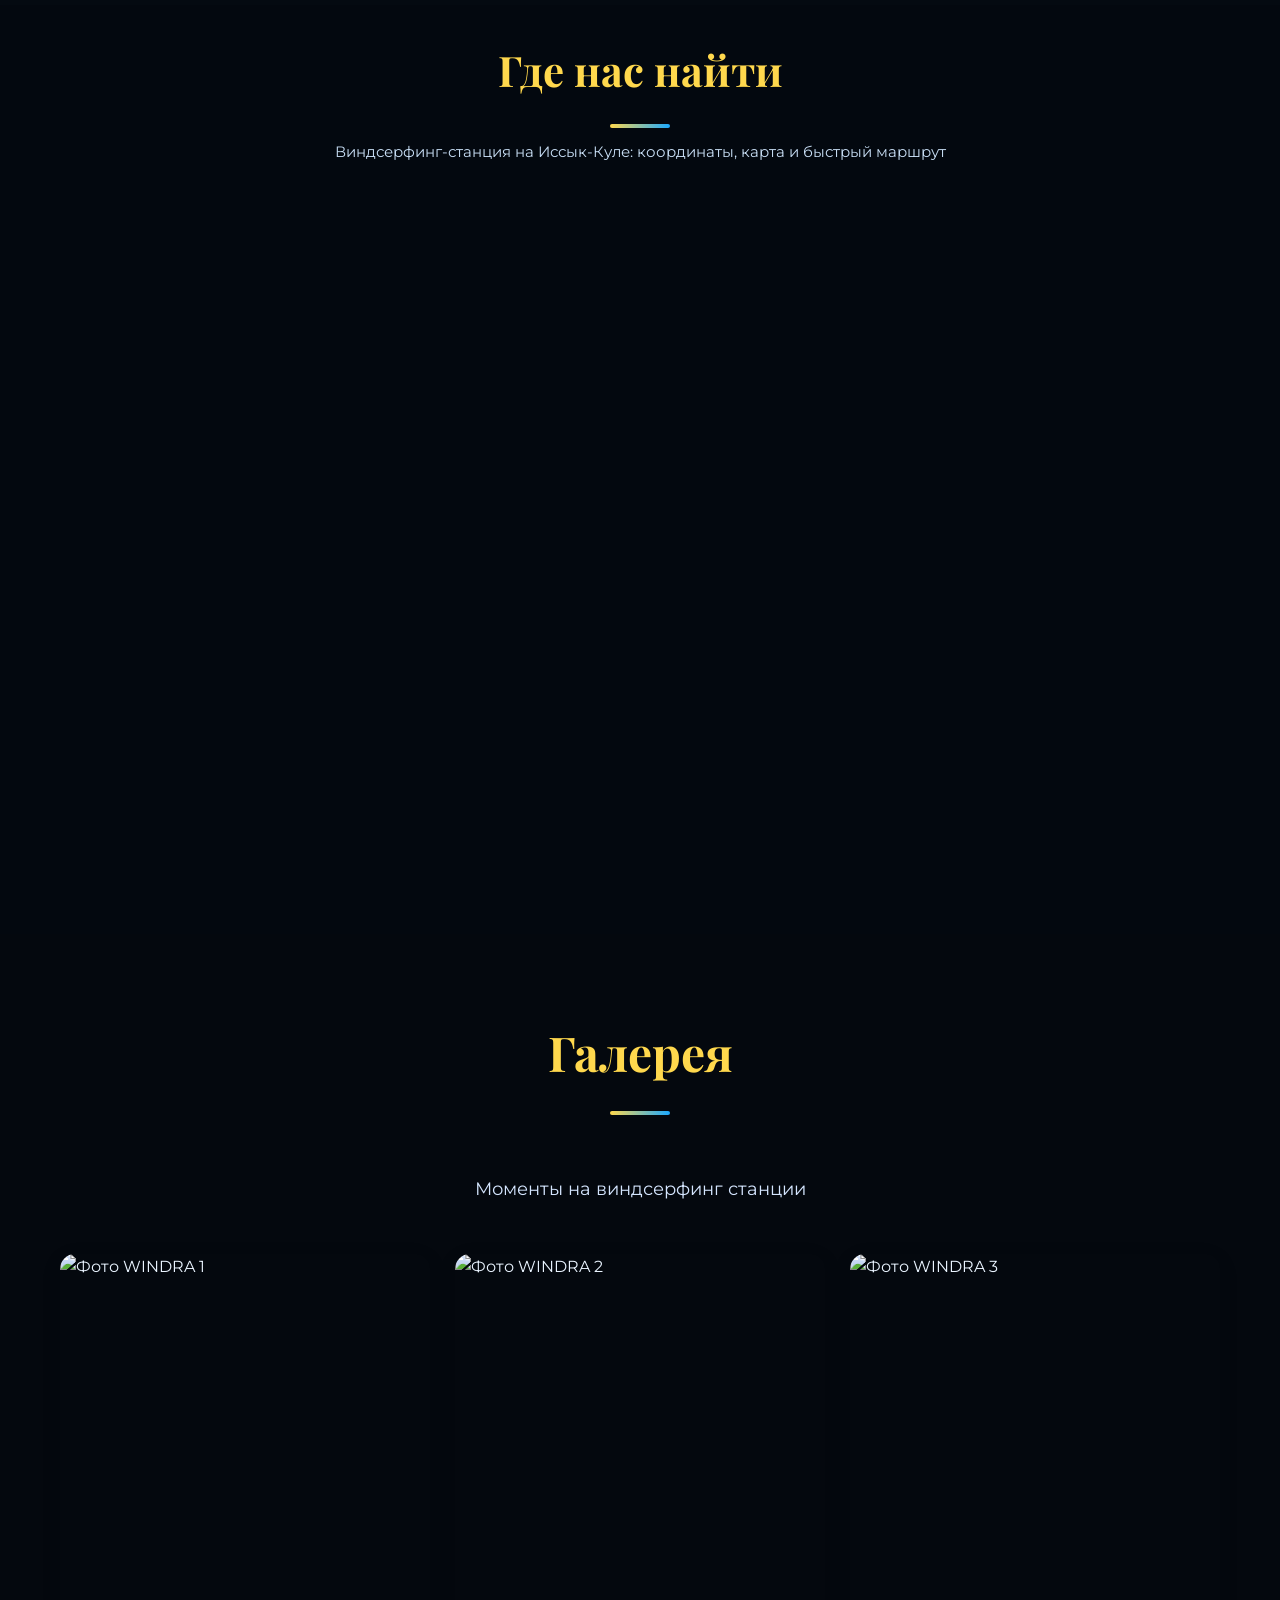
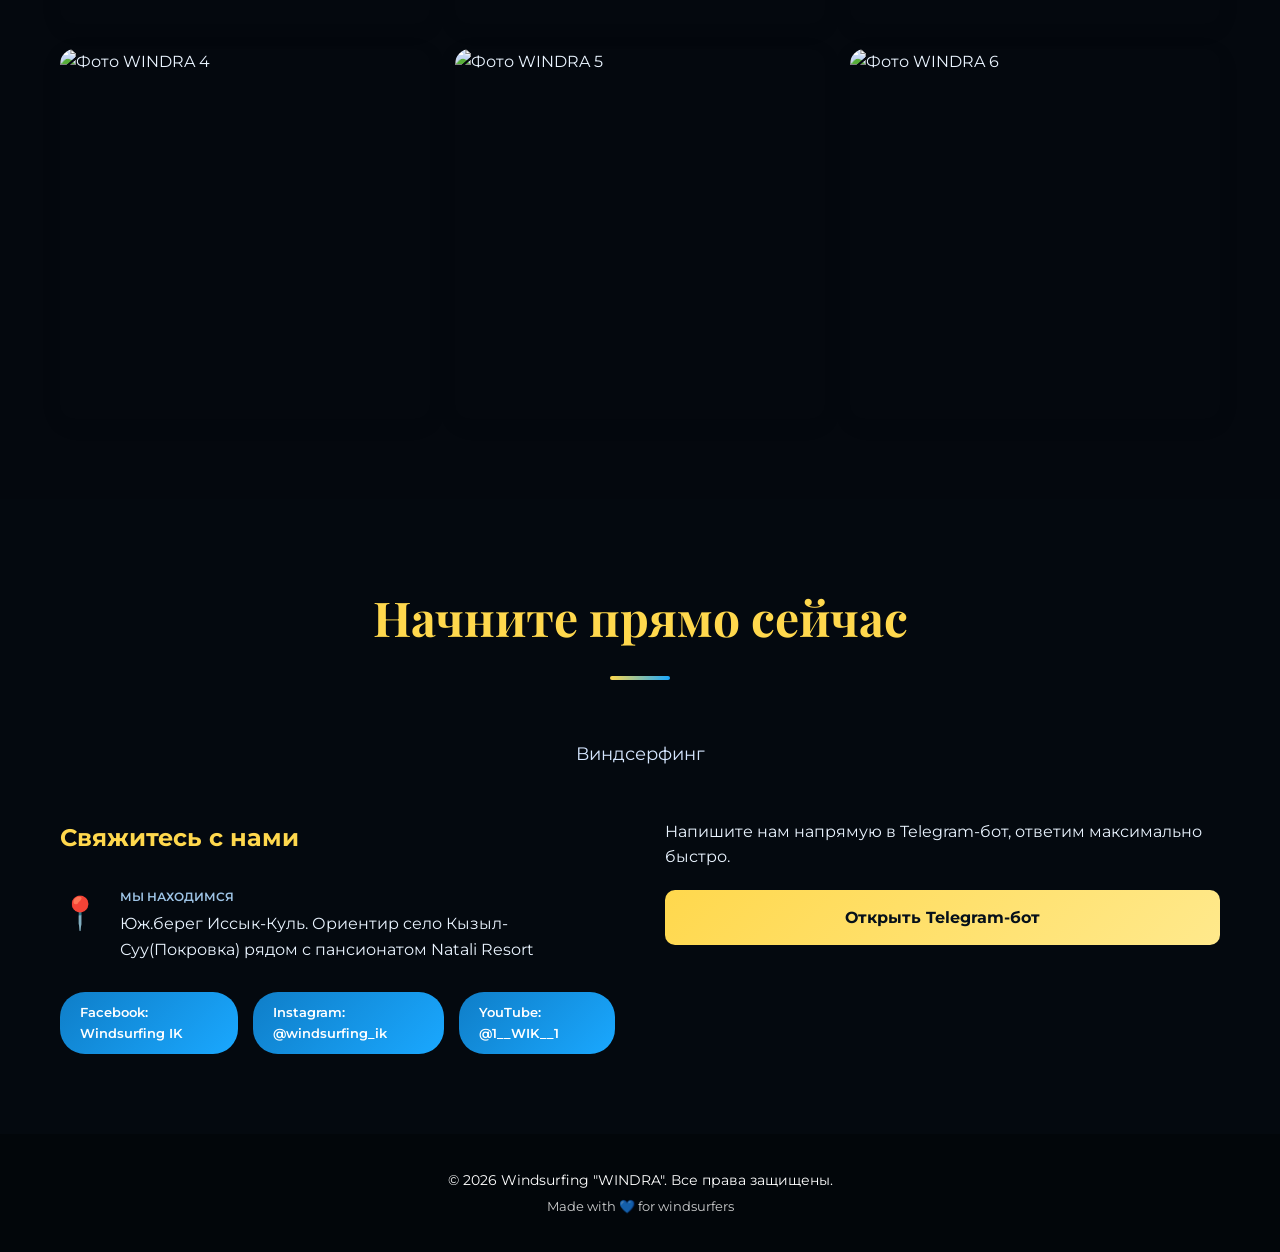
==== commit f917496c: "Update site content and layout" ====
--- a/index.html
+++ b/index.html
@@ -5,9 +5,9 @@
     <meta name="viewport" content="width=device-width, initial-scale=1.0">
 
     <!-- SEO: основные мета-теги -->
-    <title>WINDRA — Виндсерфинг на Иссык-Куле | Обучение виндсерфингу на Иссык-Куле</title>
-    <meta name="description" content="Виндсерфинг-станция WINDRA на Иссык-Куле. Обучение виндсерфингу для новичков и опытных, ремонт досок и парусов.">
-    <meta name="keywords" content="виндсерфинг на Иссyk-Куле, обучение виндсерфингу на Иссyk-Куле, виндсерфинг Иссyk-Куль, windsurf Issyk-Kul, windsurfing Kyrgyzstan, WINDRA">
+    <title>Виндсерфинг-станция WINDRA на Иссык-Куле</title>
+    <meta name="description" content="Обучение виндсерфингу для новичков и опытных, ремонт досок и парусов.">
+    <meta name="keywords" content="виндсерфинг на Иссык-Куле, обучение виндсерфингу на Иссык-Куле, виндсерфинг Иссык-Куль, windsurf Issyk-Kul, windsurfing Kyrgyzstan, WINDRA">
     <meta name="author" content="WINDRA Виндсерфинг-станция">
     <meta name="robots" content="index, follow">
     <link rel="canonical" href="https://annazevsus-cyber.github.io/windsurfing-station-WINDRA/">
@@ -16,8 +16,8 @@
     <!-- Open Graph (предпросмотр в Google, соцсетях) -->
     <meta property="og:type" content="website">
     <meta property="og:url" content="https://annazevsus-cyber.github.io/windsurfing-station-WINDRA/">
-    <meta property="og:title" content="WINDRA — Виндсерфинг на Иссык-Куле">
-    <meta property="og:description" content="Виндсерфинг-станция WINDRA на Иссык-Куле. Обучение виндсерфингу для новичков и опытных, ремонт досок и парусов.">
+    <meta property="og:title" content="Виндсерфинг-станция WINDRA на Иссык-Куле">
+    <meta property="og:description" content="Обучение виндсерфингу для новичков и опытных, ремонт досок и парусов.">
     <meta property="og:image" content="https://annazevsus-cyber.github.io/windsurfing-station-WINDRA/images/image%202.jpg">
     <meta property="og:locale" content="ru_RU">
     <meta property="og:site_name" content="WINDRA Виндсерфинг-станция">
@@ -36,16 +36,15 @@
     {
       "@context": "https://schema.org",
       "@type": "SportsActivityLocation",
-      "name": "WINDRA — Виндсерфинг-станция на Иссык-Куле",
-    "description": "Виндсерфинг-станция WINDRA на Иссык-Куле. Обучение виндсерфингу для новичков и опытных, ремонт досок и парусов.",
+            "name": "Виндсерфинг-станция WINDRA на Иссык-Куле",
+        "description": "Обучение виндсерфингу для новичков и опытных, ремонт досок и парусов.",
       "url": "https://annazevsus-cyber.github.io/windsurfing-station-WINDRA/",
-    "image": "https://annazevsus-cyber.github.io/windsurfing-station-WINDRA/images/image%202.jpg",
-      "telephone": "",
+      "image": "https://annazevsus-cyber.github.io/windsurfing-station-WINDRA/images/image%202.jpg",
       "address": {
         "@type": "PostalAddress",
         "addressCountry": "KG",
         "addressRegion": "Иссык-Кульская область",
-        "description": "Иссык-Куль, Кыргызстан"
+        "streetAddress": "Юж. берег Иссык-Куля, с. Кызыл-Суу (Покровка), у пансионата Natali Resort"
       },
       "geo": {
         "@type": "GeoCoordinates",
@@ -64,7 +63,7 @@
             "name": "WINDRA",
             "alternateName": "WINDRA Виндсерфинг-станция",
             "url": "https://annazevsus-cyber.github.io/windsurfing-station-WINDRA/",
-            "description": "Виндсерфинг-станция WINDRA на Иссык-Куле. Обучение виндсерфингу для новичков и опытных, ремонт досок и парусов.",
+            "description": "Обучение виндсерфингу для новичков и опытных, ремонт досок и парусов.",
             "inLanguage": "ru"
         }
         </script>
@@ -106,8 +105,6 @@
         <section class="hero">
             <div class="hero-content">
                 <h1 class="hero-title">Виндсерфинг на Иссык-Куле</h1>
-                <p class="hero-subtitle">Виндсерфинг-станция WINDRA на Иссык-Куле</p>
-                <p class="hero-description">Обучение виндсерфингу для новичков и опытных, ремонт досок и парусов.</p>
                 <div class="hero-actions">
                     <a href="#contact" class="cta-button">Присоединиться</a>
                 </div>
@@ -124,19 +121,14 @@
                 <div class="about-card about-card-windsurf">
                     <div class="card-icon"></div>
                     <h3>Виндсерфинг</h3>
-                    <p>Экстремальный вид водного спорта, который дарит незабываемые ощущения при освоении новых эллементов на пике мастерства</p>
+                    <p>Экстремальный вид водного спорта, который дарит незабываемые ощущения при освоении новых элементов на пике мастерства</p>
                 </div>
                 <div class="about-card about-card-lake">
                     <div class="card-icon"></div>
                     <h3>Горное озеро</h3>
                     <p>Иссык-Куль — одно из самых высокогорных озёр мира, с идеальными условиями для первых шагов в виндсёрфинге. Почти пресная вода позволяет повышать мастерство в достаточно не простых условиях. Месяц тренировок на Иссык-Куле после соленой воды вас приятно удивит.</p>
                 </div>
-                <div class="about-card about-card-rose">
-                    <video class="card-video" autoplay muted playsinline preload="none" aria-label="Видео ветра на Иссык-Куле" data-playlist="images/Video/MVI_4932 - Trim.mp4|images/Video/VID_20260316_125644.mp4">
-                    </video>
-                    <h3>Роза ветров</h3>
-                    <p>Ежедневно бризовый ветер дует с озера в направлении гор. Западный ветер "Улан" и Восточный ветер "Санташ" дуют при смене погоды. </p>
-                </div>
+               
                 
 
                 <div class="about-card about-card-equipment">
@@ -144,11 +136,11 @@
                     <h3>Оборудование</h3>
                     <p>Есть учебные паруса и доски, под разный уровень катания от начинающих до уверенно катающихся. </p>
                 </div>
-                <div class="about-card">
-                    <div class="card-icon">🔧</div>
-                    <h3>Ремонт оборудования</h3>
-                    <p>На станции возможен ремонт и рестоврация снаряжения(доски,паруса,плавники)</p>
-                </div>
+                <div class="about-card about-card-rose">
+                    <h3>Роза ветров</h3>
+                    <p>Ежедневно бризовый ветер дует с озера в направлении гор. Западный ветер "Улан" и Восточный ветер "Санташ" дуют при смене погоды. </p>
+                </div>
+
             </div>
         </div>
     </section>
@@ -180,6 +172,23 @@
                         </iframe>
                     </div>
                 </div>
+                <div class="spots-side-cards">
+                    <div class="spot-card">
+                        <div class="card-icon">🔧</div>
+                        <h3>Ремонт оборудования</h3>
+                        <p>На станции возможен ремонт и реставрация снаряжения (доски, паруса, плавники)</p>
+                    </div>
+                    <div class="spot-card">
+                        <div class="card-icon">🏄</div>
+                        <h3>Изготовление досок на заказ</h3>
+                        <p>Изготавливаем виндсёрфинг-доски на заказ под ваш вес, стиль катания и условия.</p>
+                    </div>
+                    <div class="spot-card">
+                        <div class="card-icon">🌊</div>
+                        <h3>Занятия виндсерфингом</h3>
+                        <p>Индивидуальные и групповые занятия для начинающих и опытных. Инструктор, снаряжение, безопасность — всё включено.</p>
+                    </div>
+                </div>
             </div>
         </div>
     </section>
--- a/style.css
+++ b/style.css
@@ -112,9 +112,8 @@
 }
 
 .navbar {
-    background: rgba(5, 7, 11, 0.82);
+    background: #000;
     box-shadow: 0 4px 16px rgba(0, 0, 0, 0.35);
-    backdrop-filter: blur(8px);
     position: fixed;
     top: 0;
     left: 0;
@@ -152,7 +151,8 @@
     display: block;          /* remove inline whitespace below image */
     height: 78px;            /* match text size */
     width: auto;
-    background: transparent; /* ensure no background shows through */
+    background: transparent;
+    mix-blend-mode: screen;  /* black bg becomes invisible, logo blends with navbar */
 }
 
 .logo-text {
@@ -183,6 +183,9 @@
     display: flex;
     list-style: none;
     gap: 30px;
+    padding: 0;
+    border-radius: 0;
+    background: transparent;
 }
 
 .nav-menu a {
@@ -469,20 +472,19 @@
     scroll-snap-type: x mandatory;
     -webkit-overflow-scrolling: touch;
     gap: clamp(16px, 2.2vw, 24px);
-    padding-bottom: 10px;
+    padding-bottom: 4px;
+    /* скрыть бегунок во всех браузерах */
+    scrollbar-width: none;       /* Firefox */
+    -ms-overflow-style: none;    /* IE/Edge */
 }
 
 .about-grid::-webkit-scrollbar {
-    height: 8px;
-}
-
-.about-grid::-webkit-scrollbar-thumb {
-    background: rgba(0, 102, 204, 0.35);
-    border-radius: 8px;
+    display: none;               /* Chrome/Safari */
 }
 
 .about-card {
     flex: 0 0 min(260px, 74vw);
+    min-height: 380px;
     scroll-snap-align: start;
     padding: 26px 20px;
     background: rgba(9, 20, 34, 0.86);
@@ -631,7 +633,7 @@
     content: '';
     position: absolute;
     inset: 0;
-    background-image: url('images/mountain.JPG');
+    background-image: url('images/mountain foto.JPG');
     background-size: cover;
     background-position: center top;
     transform: rotate(0deg) scale(1.05);
@@ -691,15 +693,13 @@
     padding: 0;
 }
 
-.card-video {
-    position: absolute;
-    top: 50%;
-    left: 50%;
-    width: 180%;
-    height: 180%;
-    object-fit: cover;
-    transform: translate(-50%, -50%) rotate(-90deg);
-    transform-origin: center;
+.about-card-rose::before {
+    content: '';
+    position: absolute;
+    inset: 0;
+    background-image: url('images/IMG_4371.JPG');
+    background-size: cover;
+    background-position: center;
     z-index: 0;
 }
 
@@ -711,7 +711,7 @@
     z-index: 1;
 }
 
-.about-card-rose > *:not(.card-video) {
+.about-card-rose > * {
     position: relative;
     z-index: 2;
 }
@@ -757,10 +757,40 @@
 
 .spots-grid {
     display: grid;
-    grid-template-columns: repeat(auto-fit, minmax(300px, 1fr));
+    grid-template-columns: 2fr 1fr;
     gap: 24px;
-    max-width: 860px;
-    margin: 0 auto;
+    max-width: 1100px;
+    margin: 0;
+    align-items: start;
+}
+
+.spots-side-cards {
+    display: flex;
+    flex-direction: column;
+    gap: 20px;
+}
+
+.spots-side-cards .spot-card {
+    padding: 24px 22px;
+}
+
+.spots-side-cards .spot-card .card-icon {
+    font-size: 36px;
+    margin-bottom: 12px;
+    display: block;
+}
+
+.spots-side-cards .spot-card h3 {
+    font-size: 18px;
+    padding: 0 0 8px;
+    margin-bottom: 8px;
+}
+
+.spots-side-cards .spot-card p {
+    padding: 0;
+    font-size: 13px;
+    line-height: 1.65;
+    margin-bottom: 0;
 }
 
 .spot-card {
@@ -1193,7 +1223,8 @@
         right: 0;
         flex-direction: column;
         gap: 0;
-        background: rgba(5, 12, 20, 0.97);
+        background: #000;
+        border-radius: 0;
         backdrop-filter: blur(10px);
         max-height: 0;
         overflow: hidden;
@@ -1249,6 +1280,16 @@
         gap: 20px;
     }
 
+    .spots-side-cards {
+        flex-direction: row;
+        flex-wrap: wrap;
+    }
+
+    .spots-side-cards .spot-card {
+        flex: 1 1 calc(50% - 10px);
+        min-width: 200px;
+    }
+
     .gallery-grid {
         grid-template-columns: 1fr;
         gap: 20px;
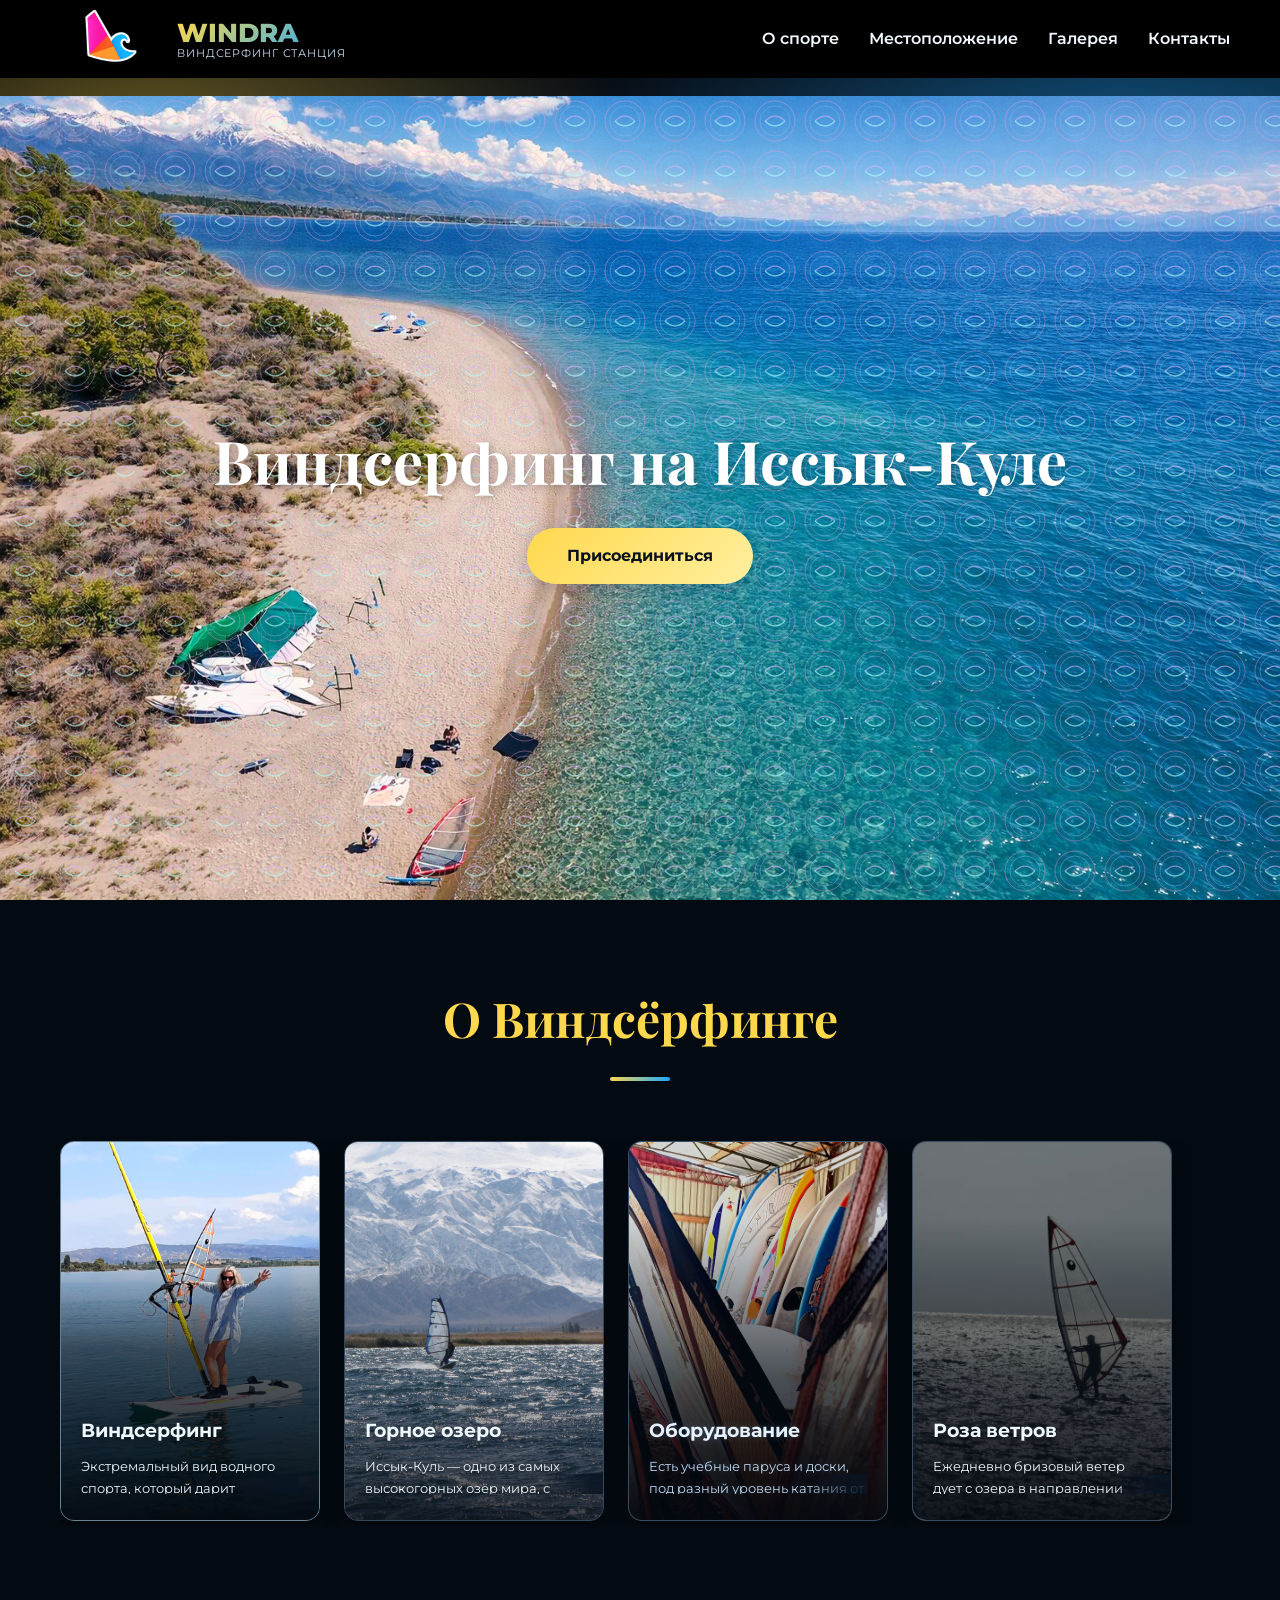
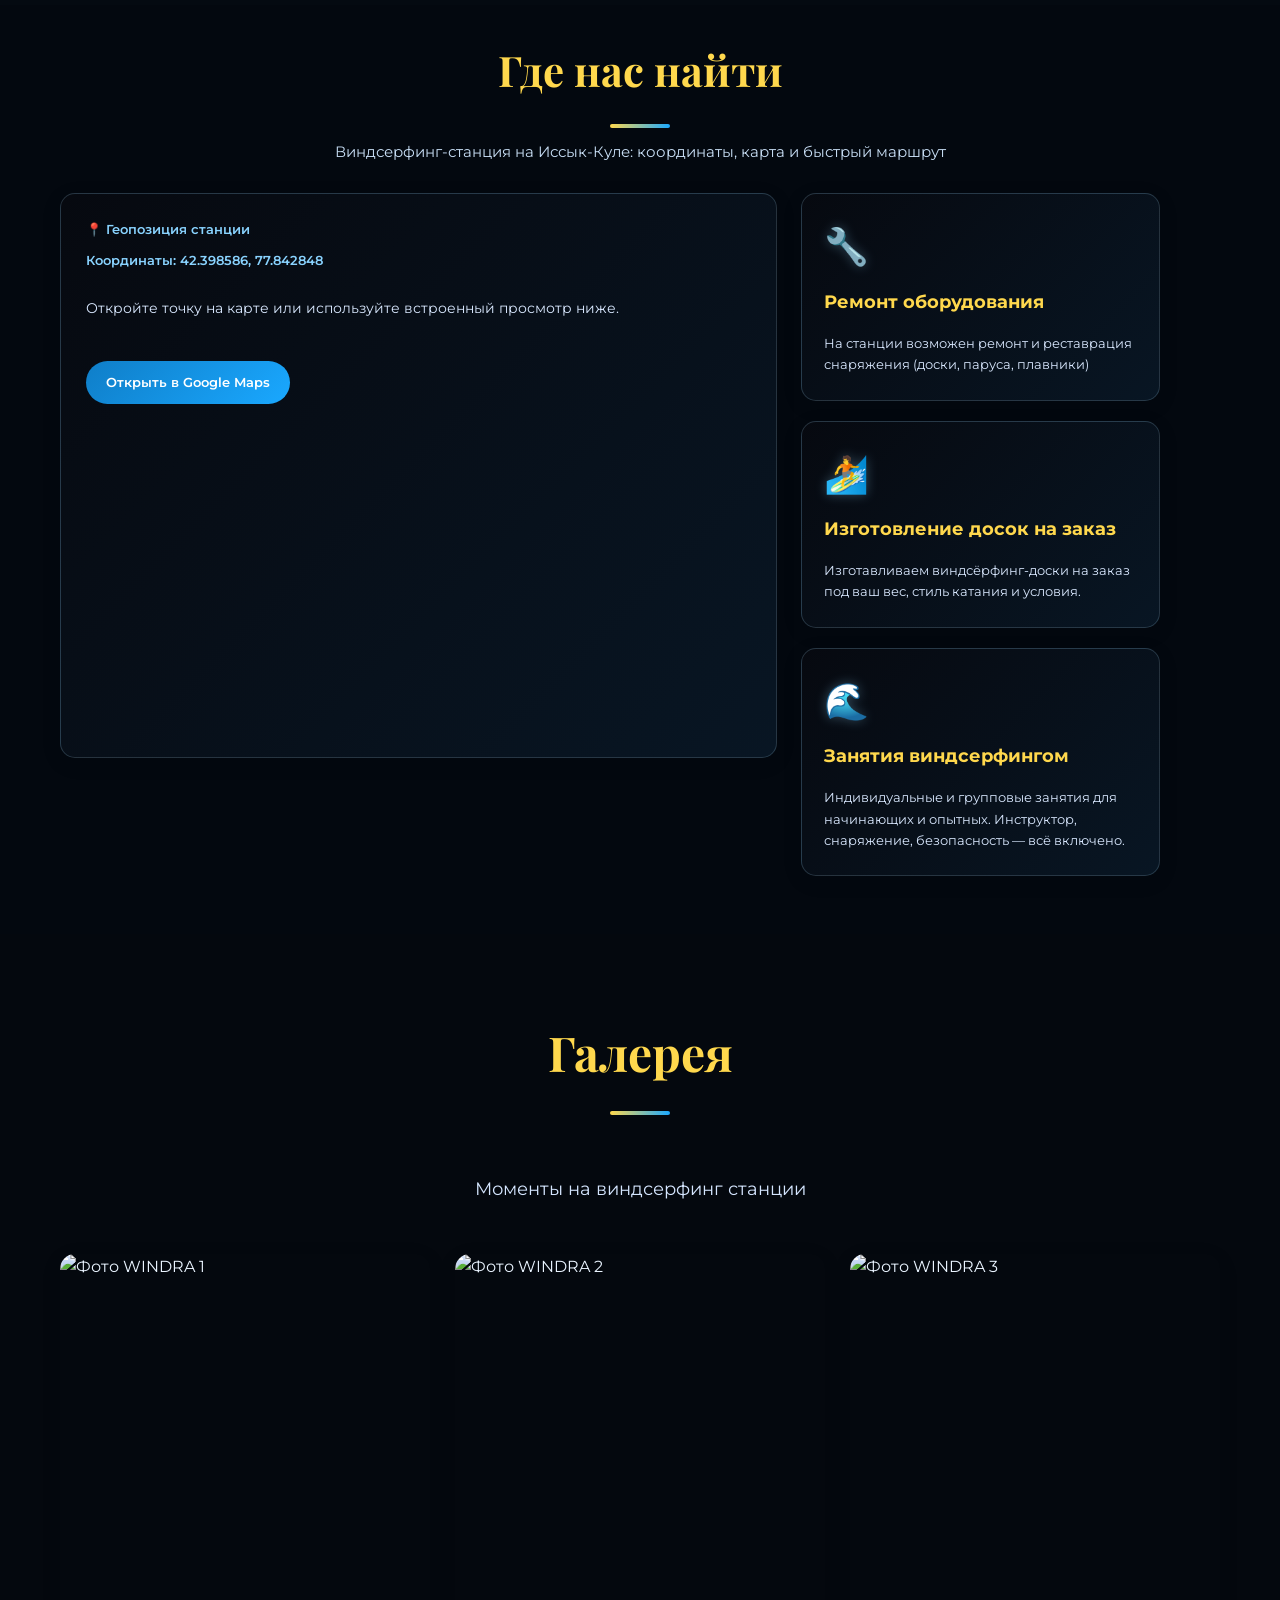
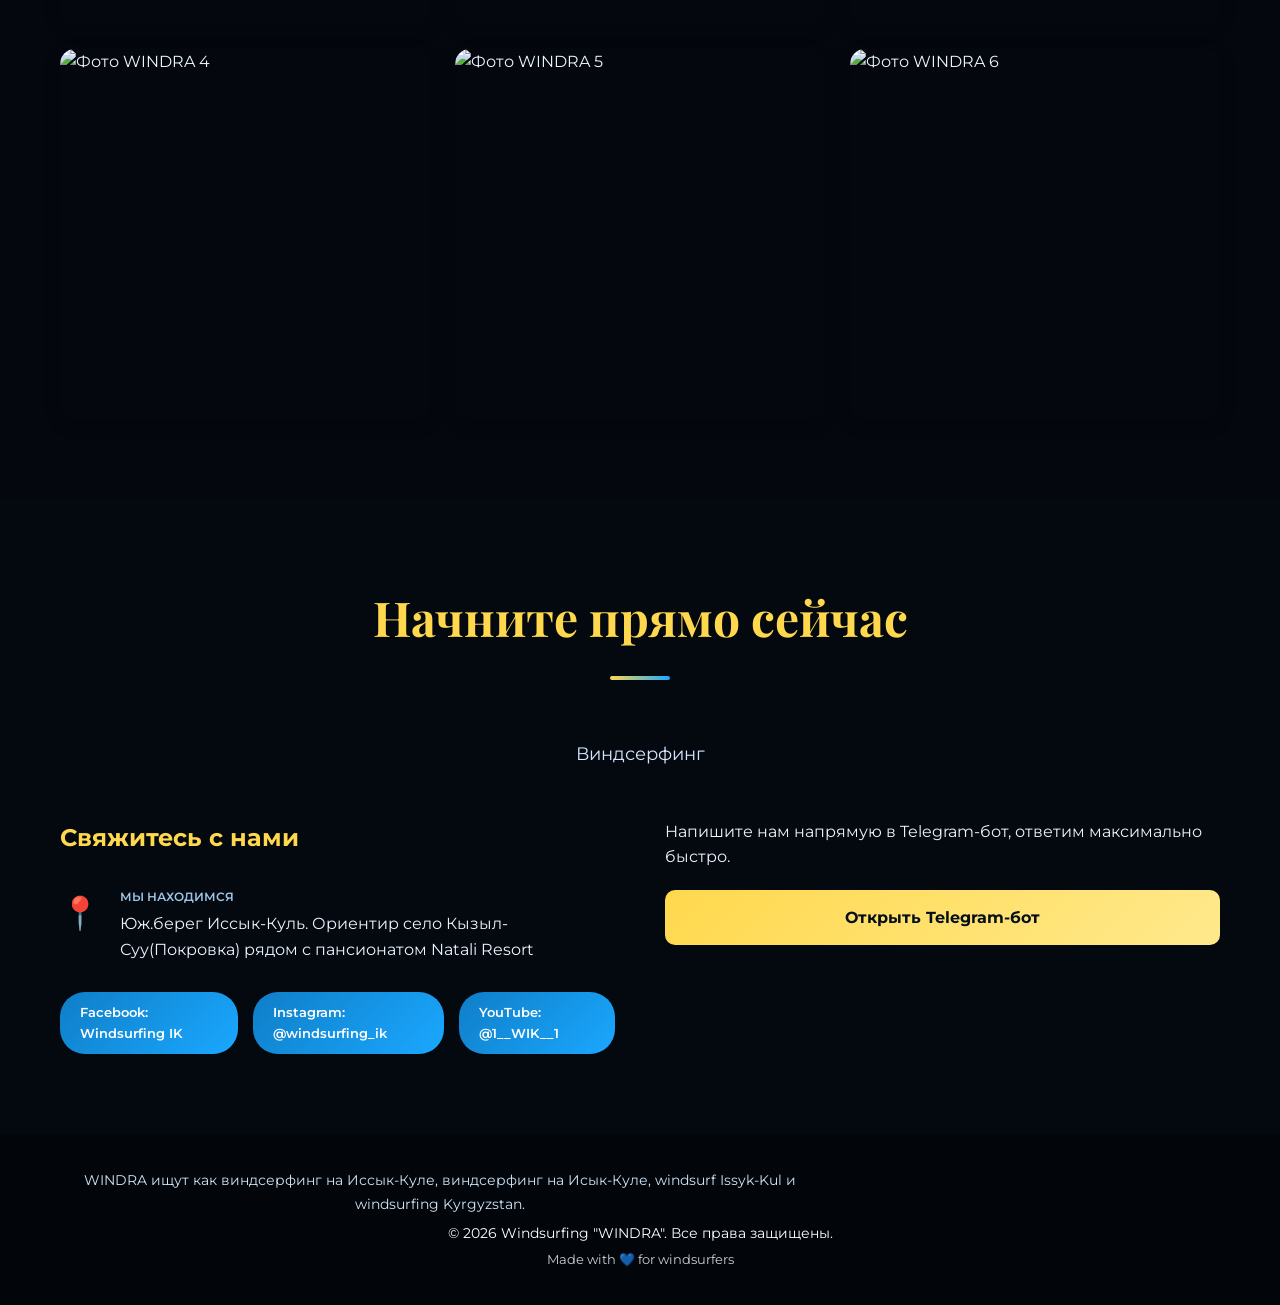
==== commit 0ee77096: "Optimize rose background and add search text" ====
--- a/index.html
+++ b/index.html
@@ -279,6 +279,7 @@
     <!-- Footer -->
     <footer class="footer">
         <div class="container">
+            <p class="footer-search-note">WINDRA ищут как виндсерфинг на Иссык-Куле, виндсерфинг на Исык-Куле, windsurf Issyk-Kul и windsurfing Kyrgyzstan.</p>
             <p>&copy; 2026 Windsurfing "WINDRA". Все права защищены.</p>
             <p>Made with 💙 for windsurfers</p>
         </div>
--- a/style.css
+++ b/style.css
@@ -697,7 +697,7 @@
     content: '';
     position: absolute;
     inset: 0;
-    background-image: url('images/IMG_4371.JPG');
+    background-image: url('images/IMG_4371-rose.webp');
     background-size: cover;
     background-position: center;
     z-index: 0;
@@ -1202,6 +1202,13 @@
     font-size: 14px;
 }
 
+.footer-search-note {
+    max-width: 760px;
+    margin: 0 auto 12px;
+    color: #cfe4f8;
+    line-height: 1.7;
+}
+
 .footer p:last-child {
     font-size: 13px;
     opacity: 0.8;
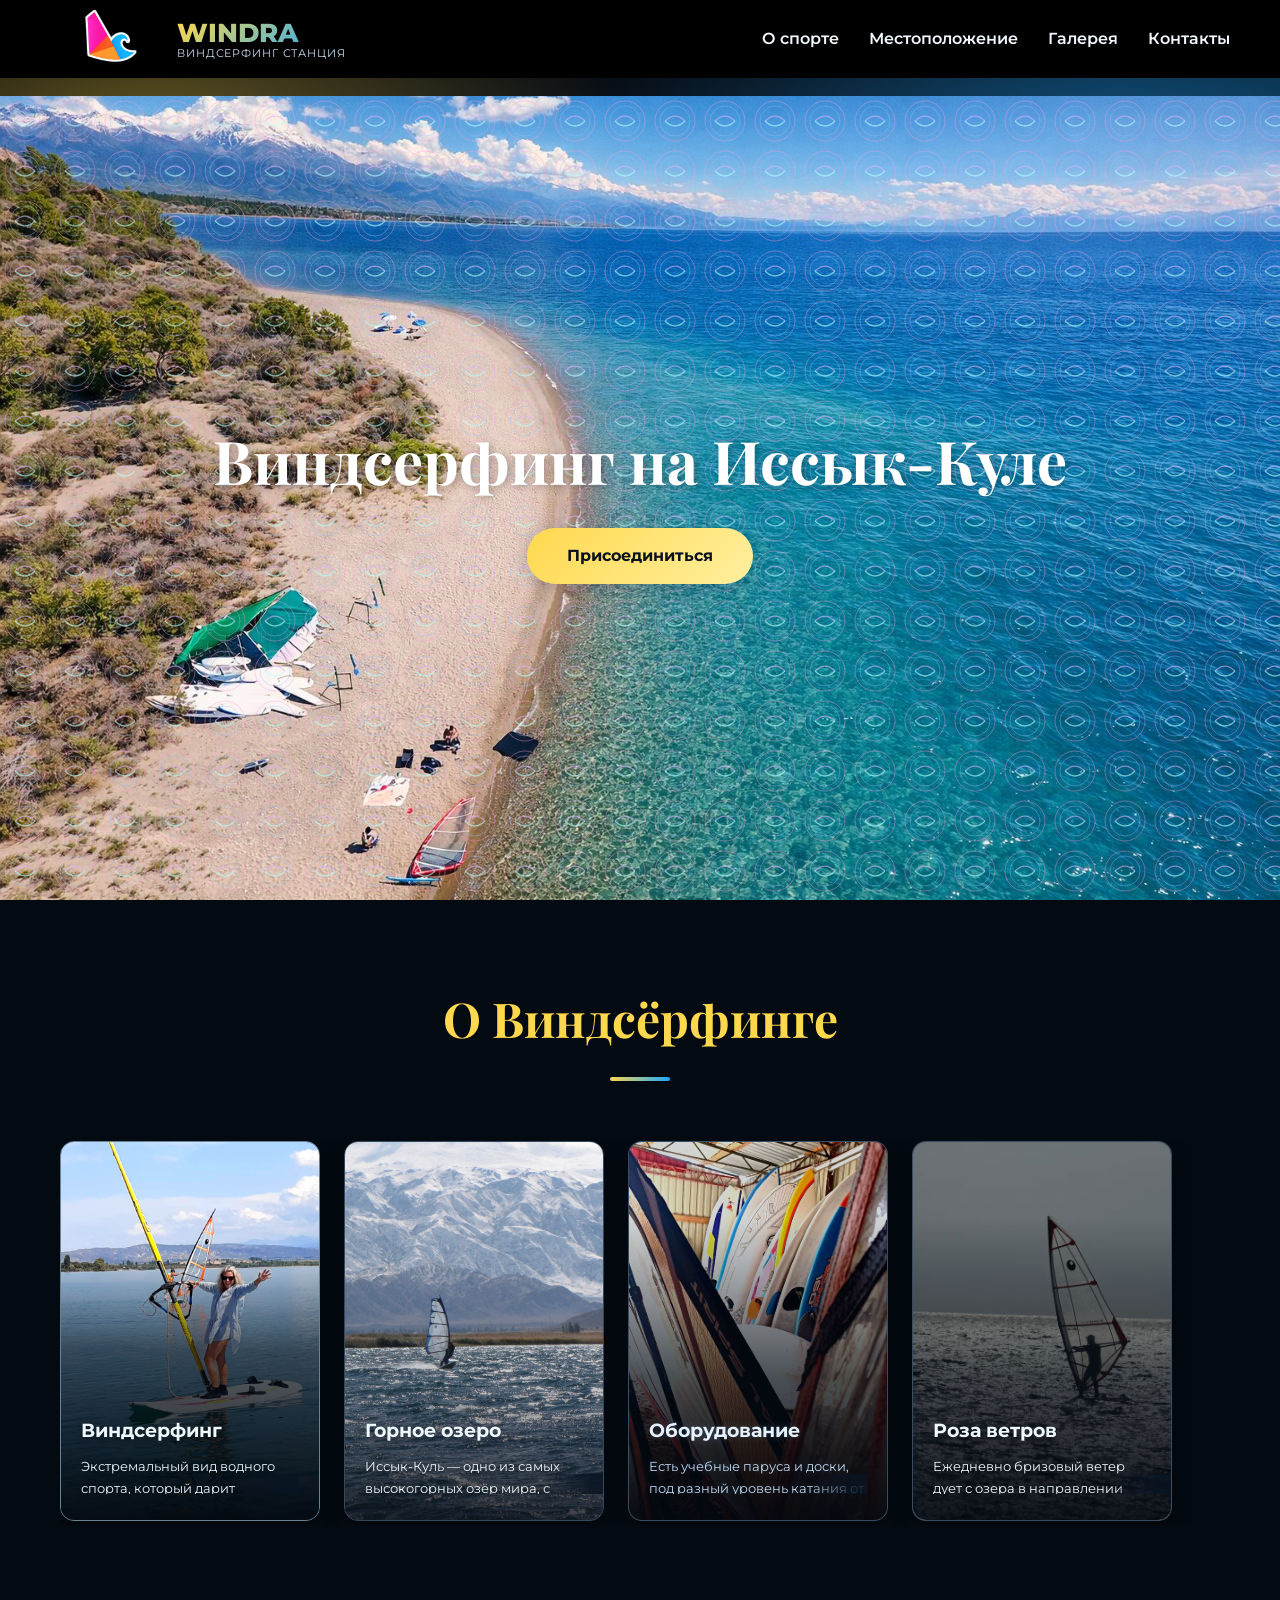
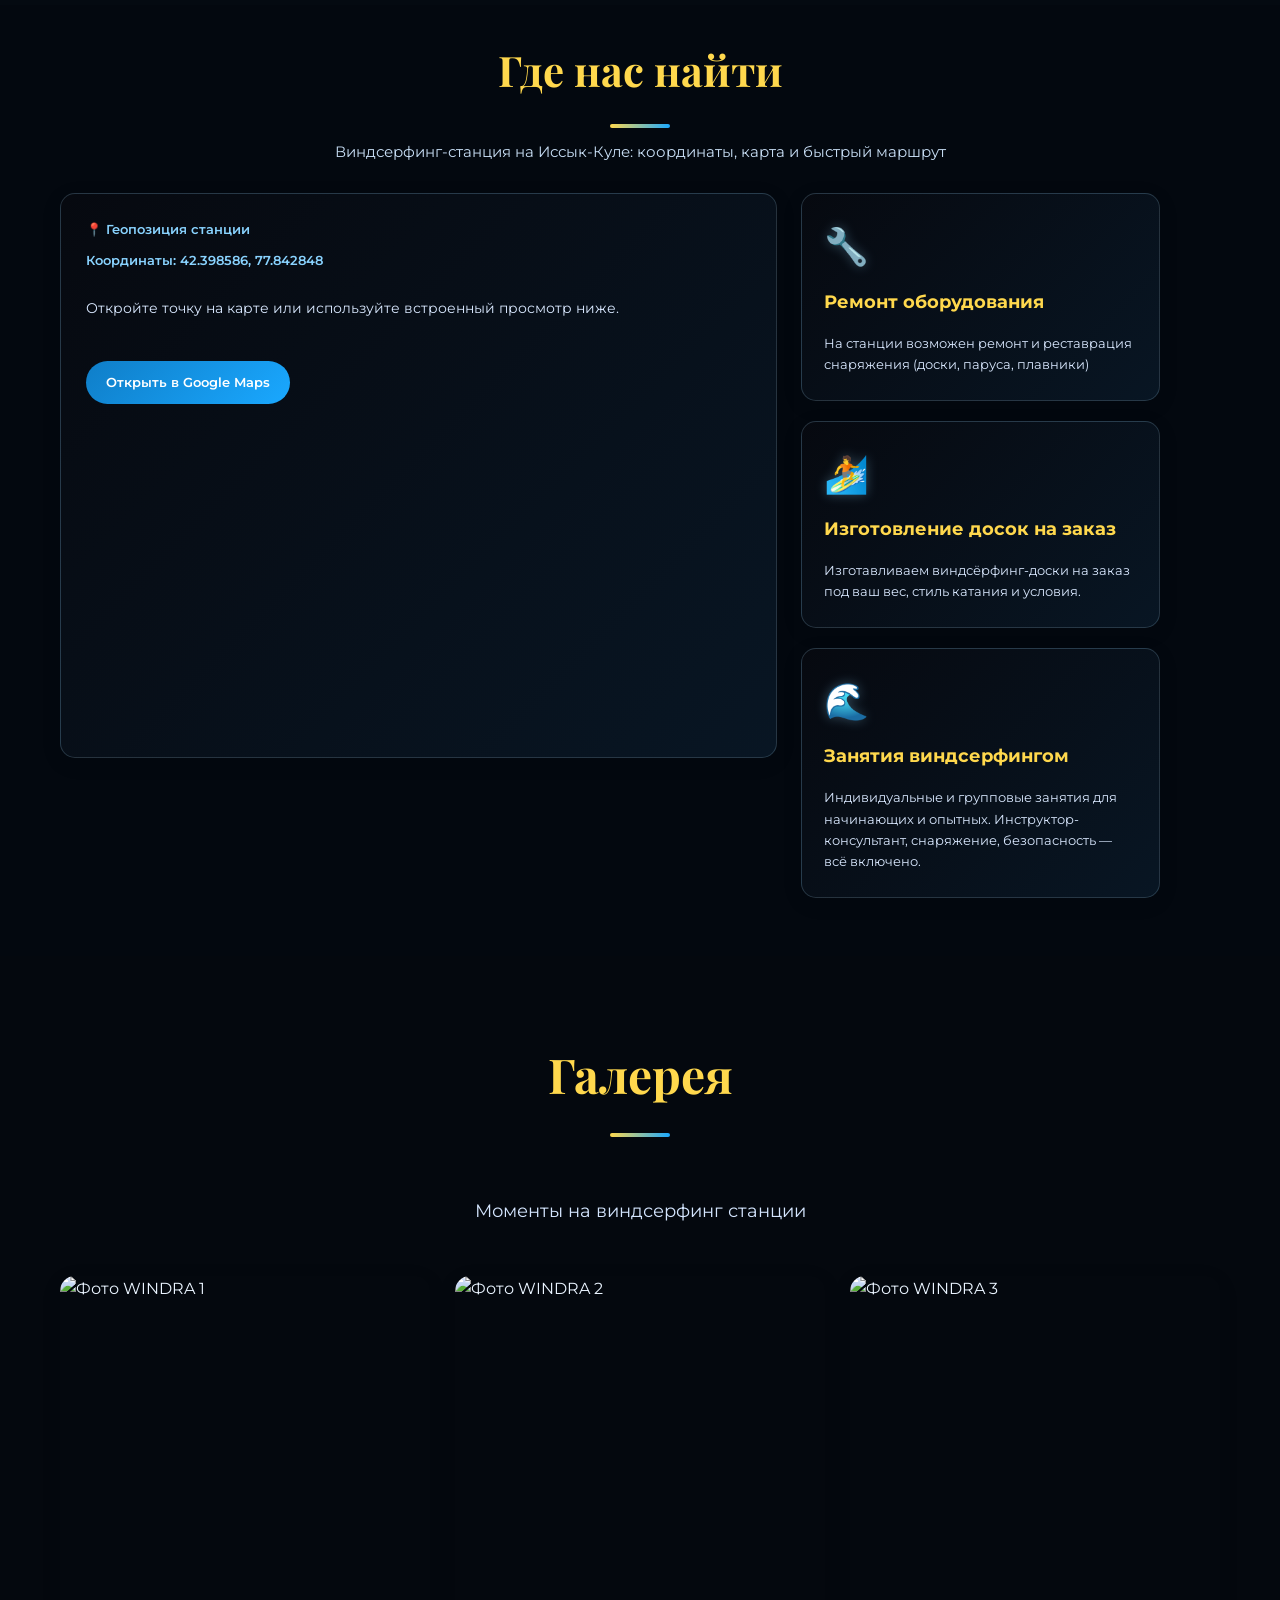
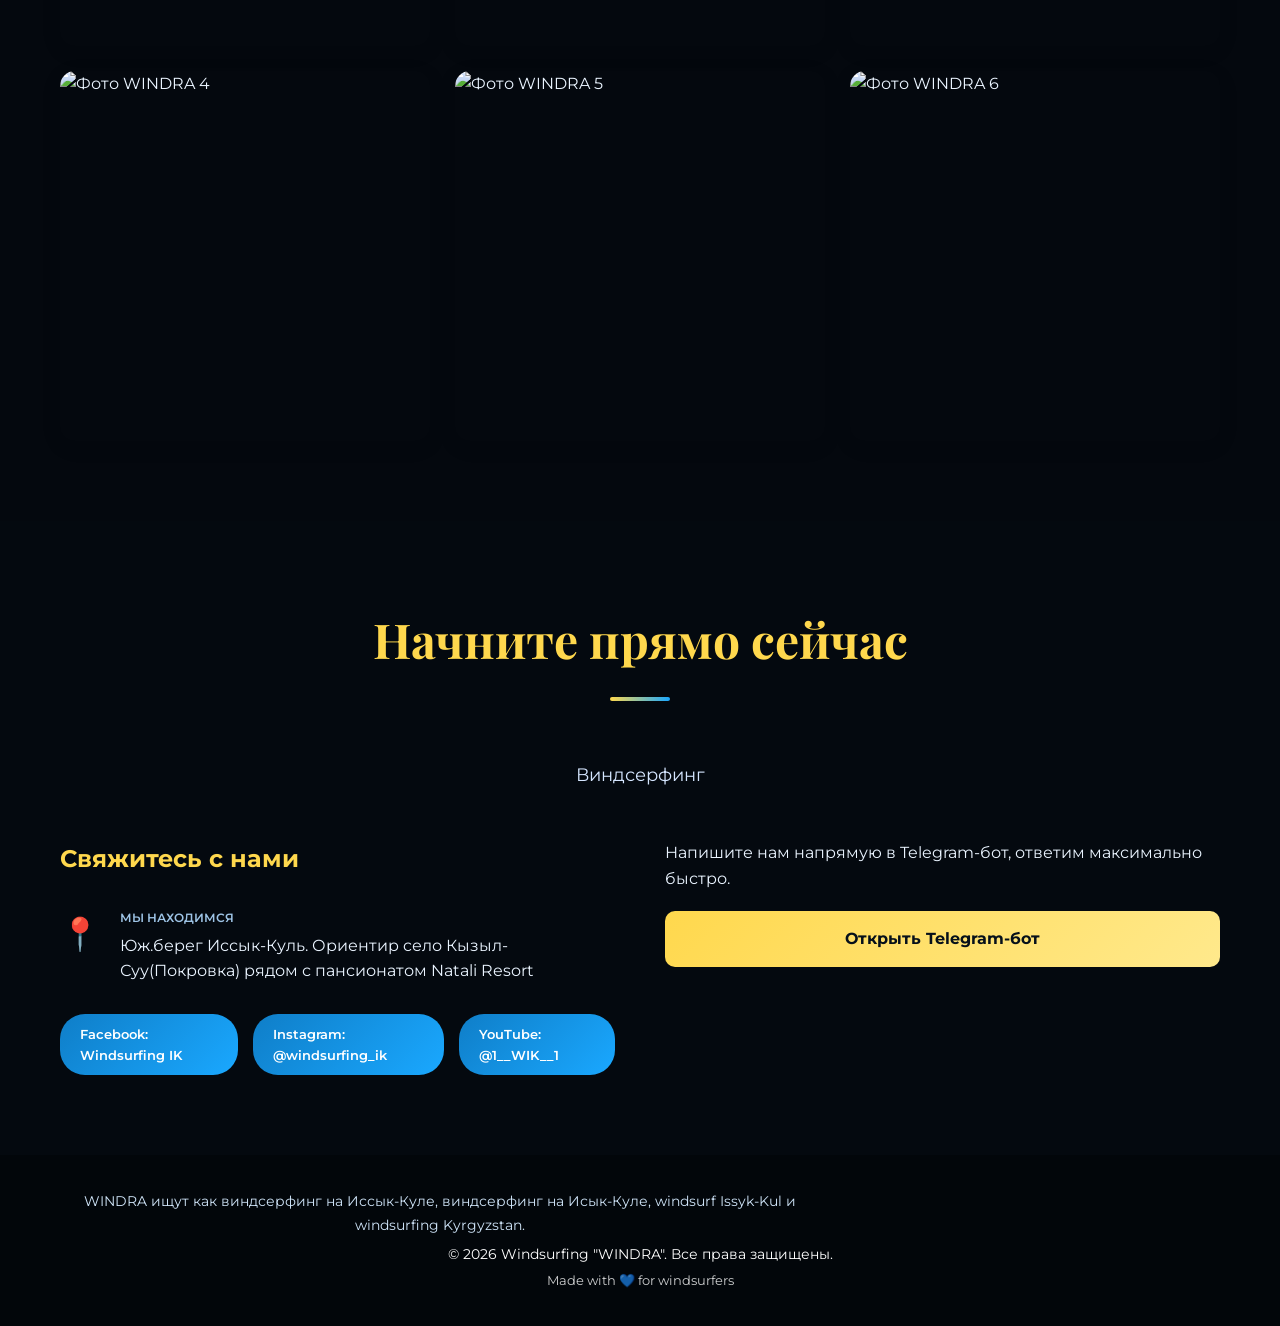
==== commit 349c7753: "Add WINDRA favicon and app icons" ====
--- a/index.html
+++ b/index.html
@@ -11,7 +11,11 @@
     <meta name="author" content="WINDRA Виндсерфинг-станция">
     <meta name="robots" content="index, follow">
     <link rel="canonical" href="https://annazevsus-cyber.github.io/windsurfing-station-WINDRA/">
-    <link rel="icon" type="image/jpeg" href="images/image%202.jpg">
+    <link rel="icon" href="images/favicon.png" type="image/png" sizes="512x512">
+    <link rel="icon" href="favicon.ico" sizes="any">
+    <link rel="shortcut icon" href="favicon.ico">
+    <link rel="apple-touch-icon" href="images/apple-touch-icon.png" sizes="180x180">
+    <meta name="theme-color" content="#05070b">
 
     <!-- Open Graph (предпросмотр в Google, соцсетях) -->
     <meta property="og:type" content="website">
@@ -186,7 +190,7 @@
                     <div class="spot-card">
                         <div class="card-icon">🌊</div>
                         <h3>Занятия виндсерфингом</h3>
-                        <p>Индивидуальные и групповые занятия для начинающих и опытных. Инструктор, снаряжение, безопасность — всё включено.</p>
+                        <p>Индивидуальные и групповые занятия для начинающих и опытных. Инструктор-консультант, снаряжение, безопасность — всё включено.</p>
                     </div>
                 </div>
             </div>
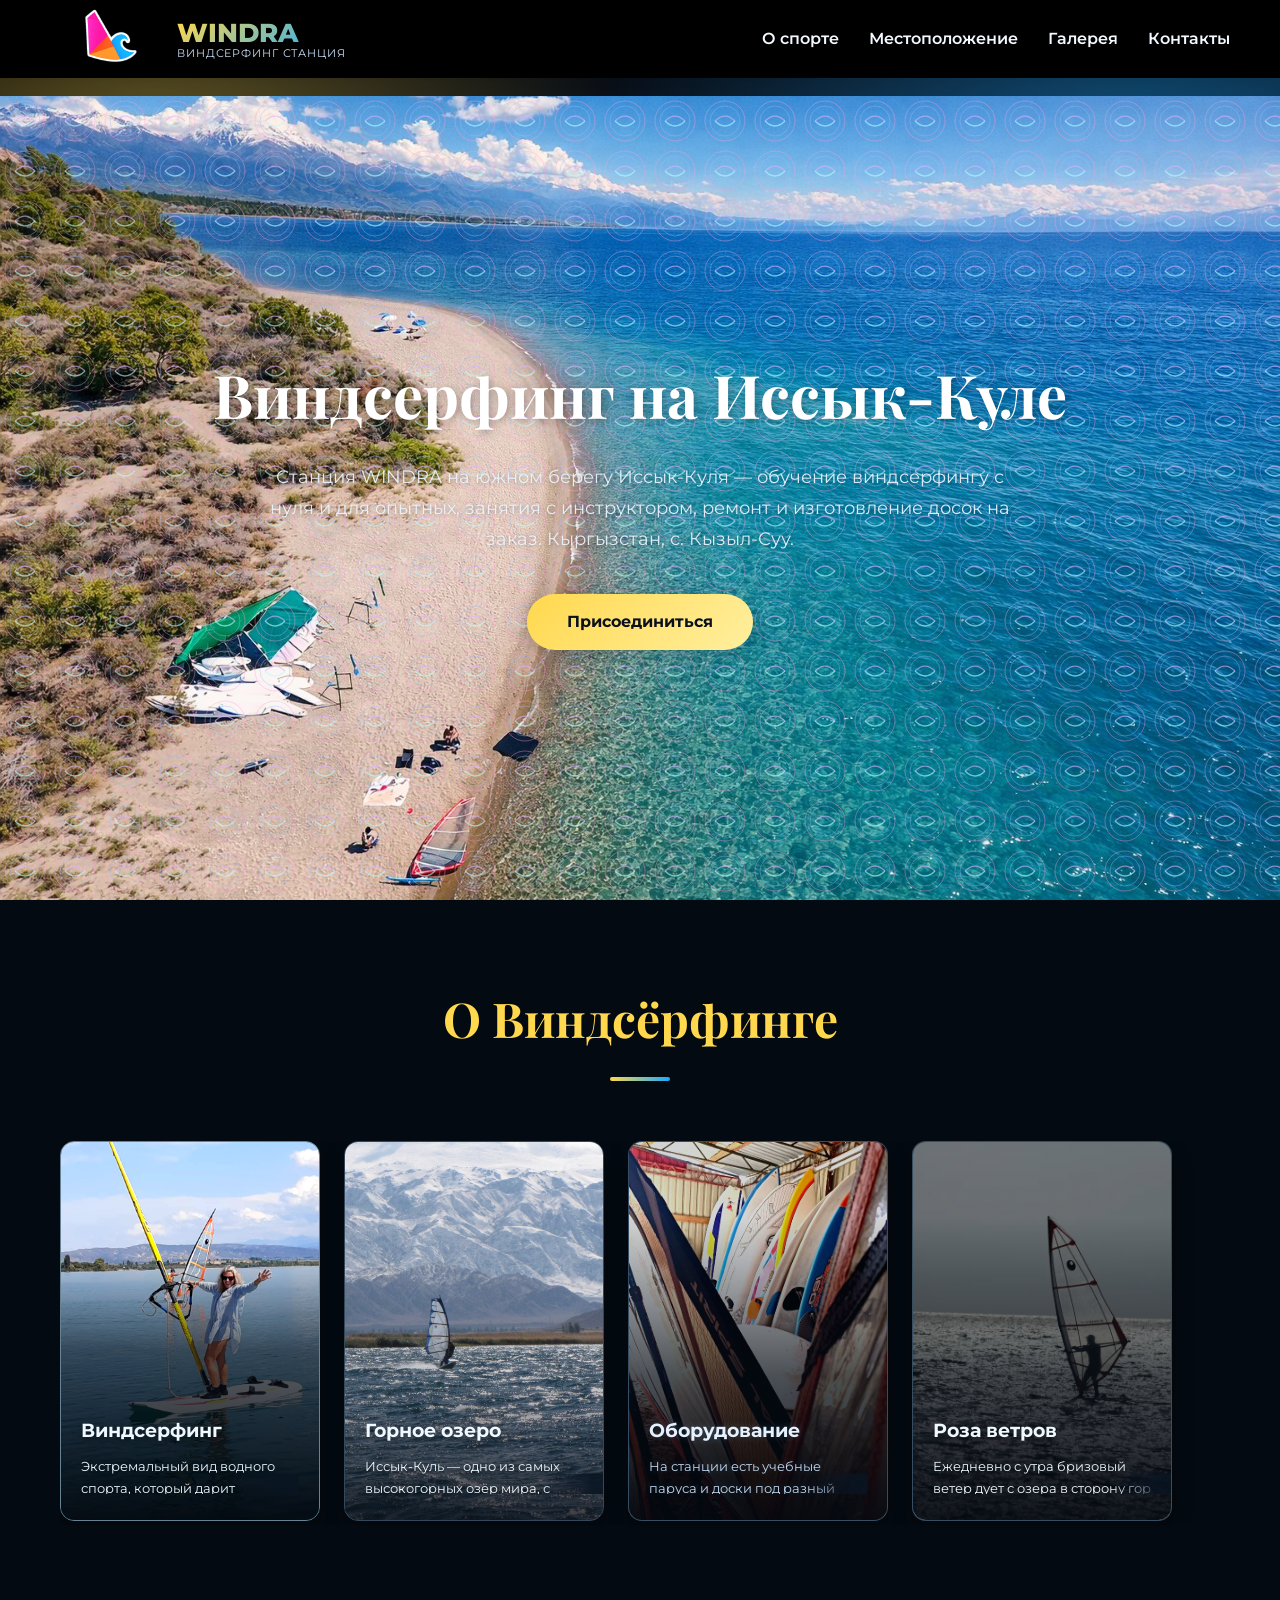
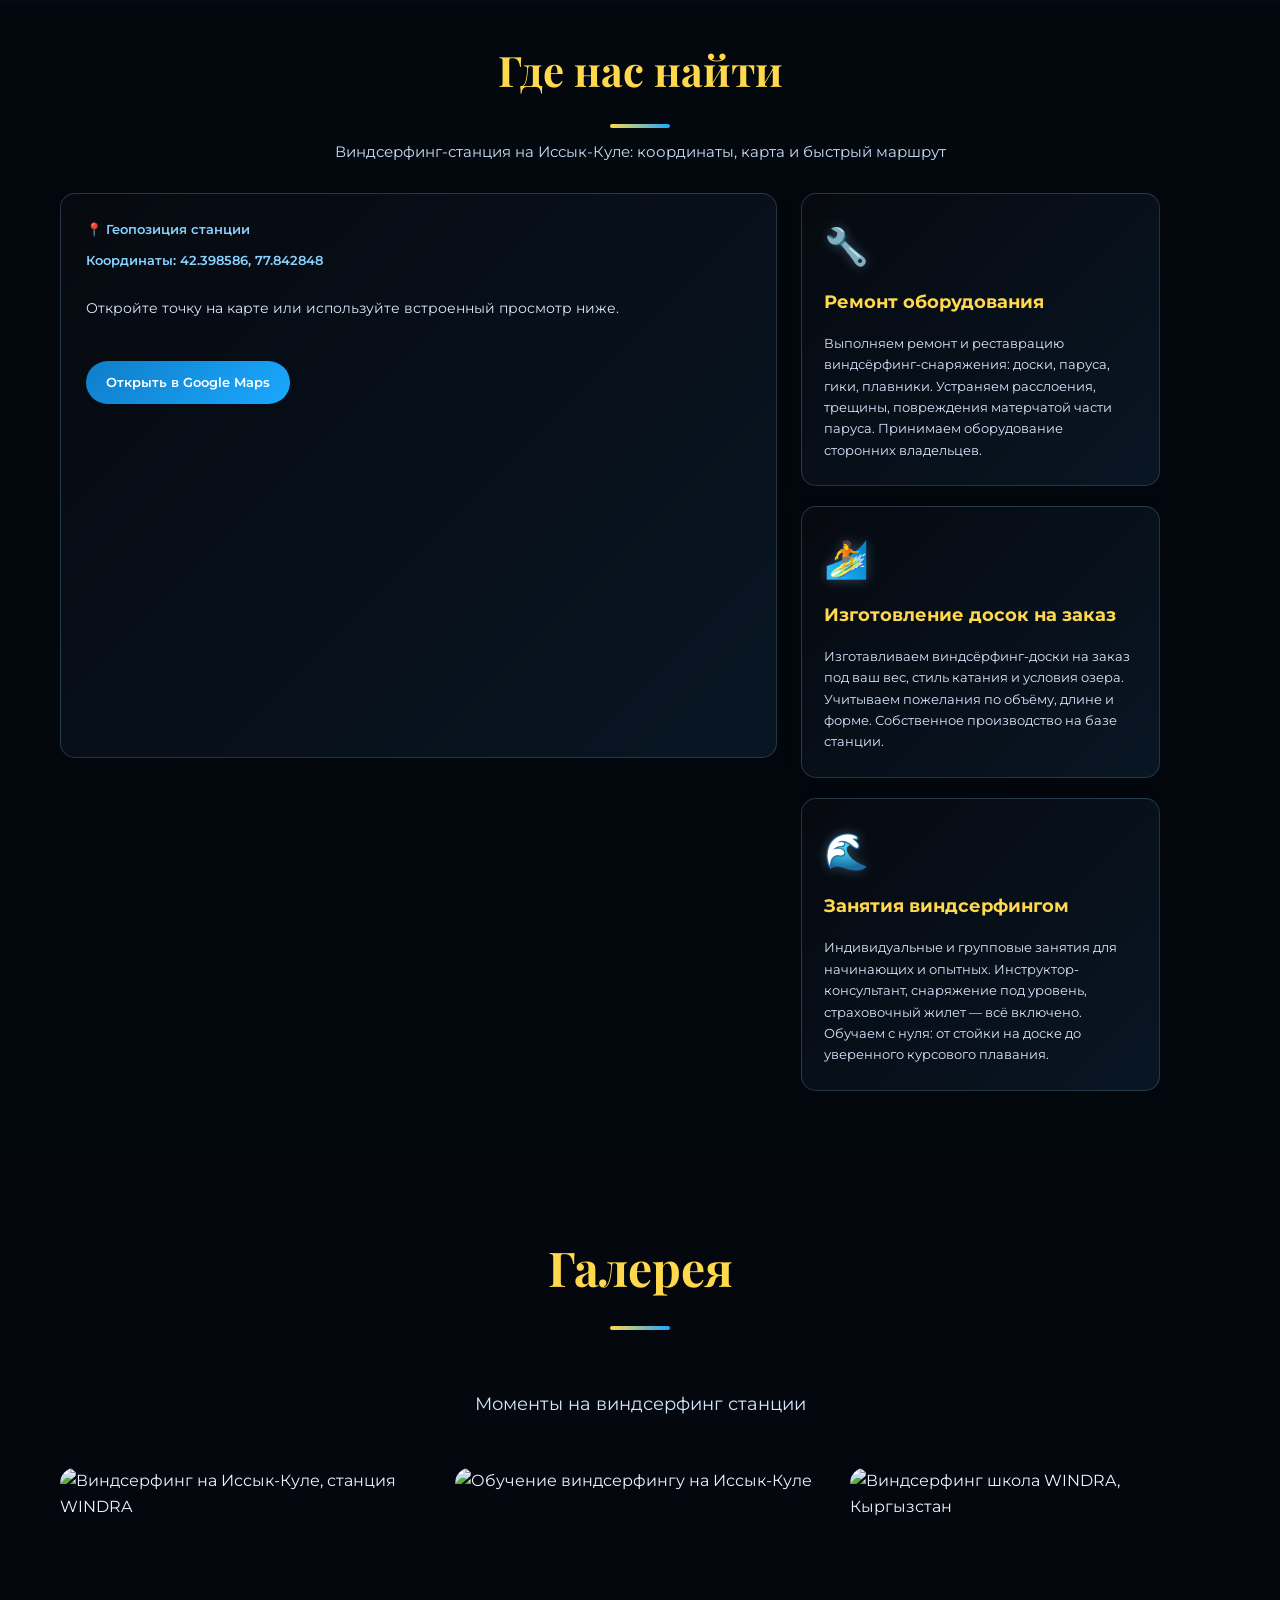
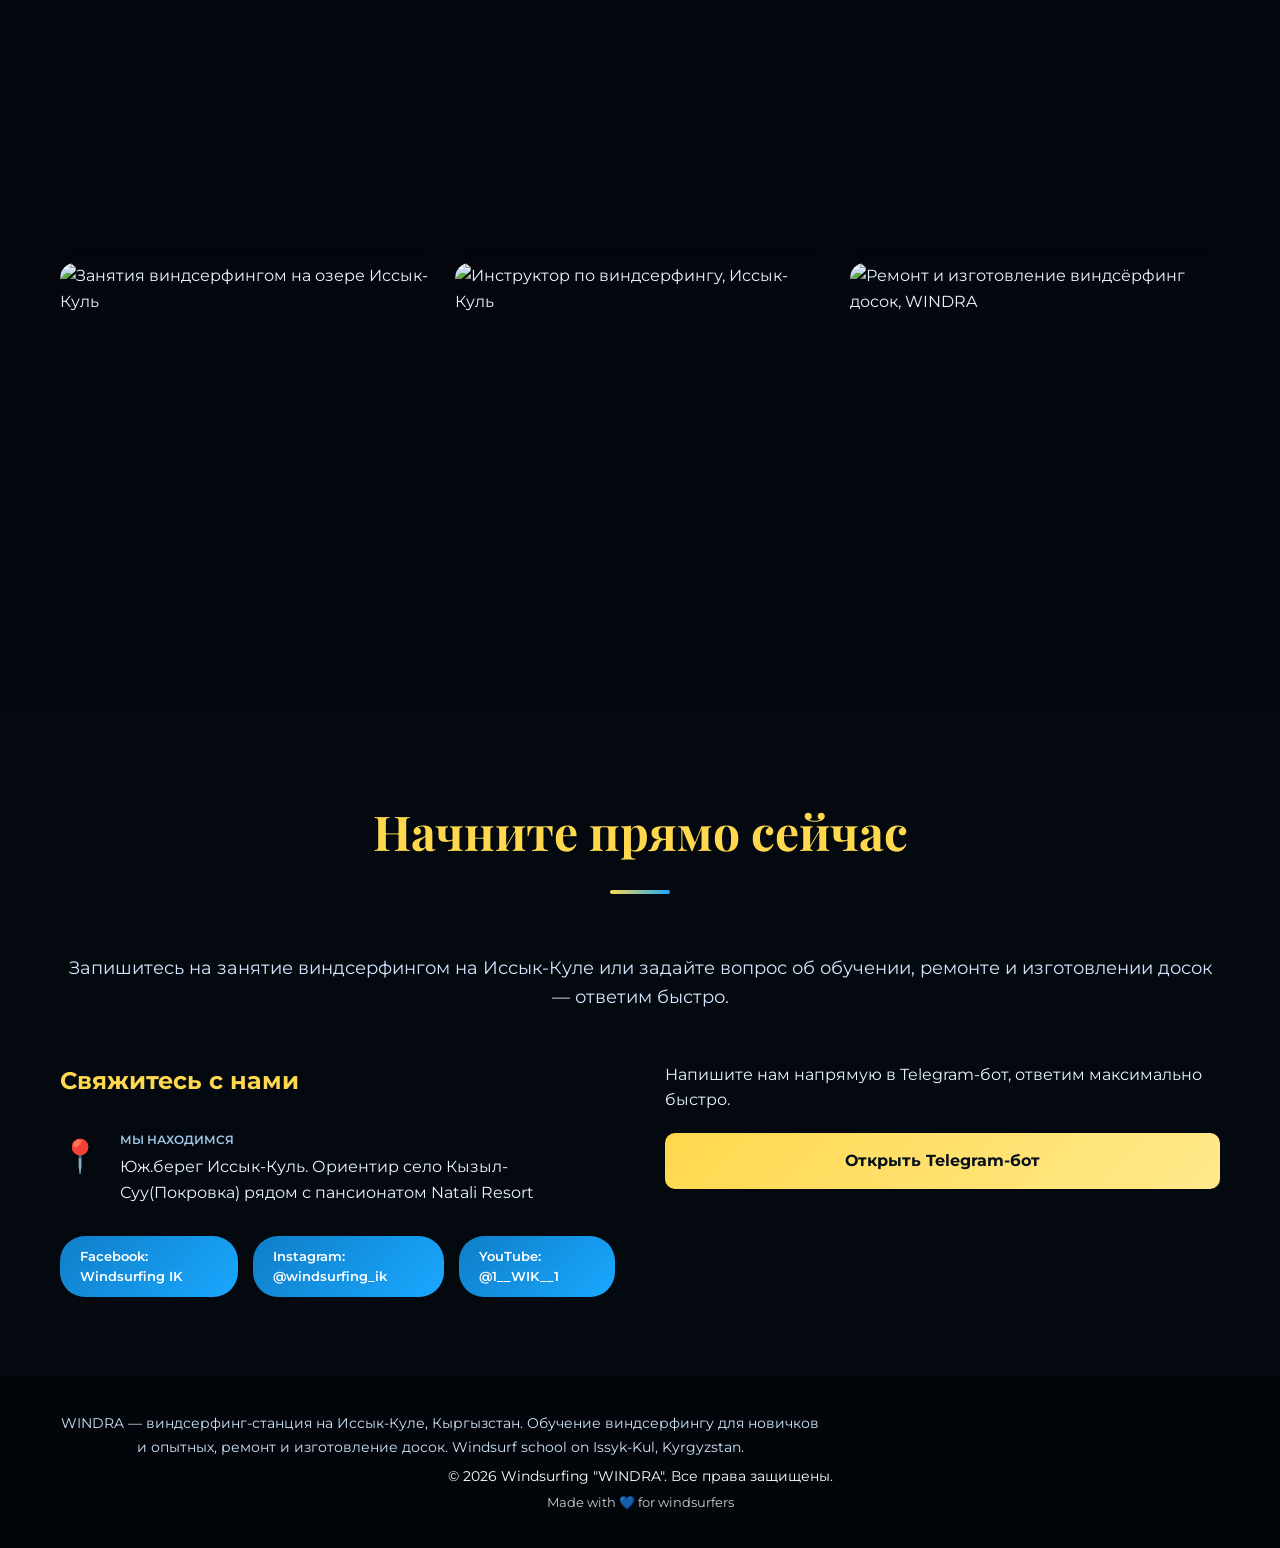
==== commit 38048d03: "SEO: расширен контент страницы, исправлены alt-тексты, убран keyword spam, обновлена дата sitemap" ====
--- a/index.html
+++ b/index.html
@@ -7,7 +7,7 @@
     <!-- SEO: основные мета-теги -->
     <title>Виндсерфинг-станция WINDRA на Иссык-Куле</title>
     <meta name="description" content="Обучение виндсерфингу для новичков и опытных, ремонт досок и парусов.">
-    <meta name="keywords" content="виндсерфинг на Иссык-Куле, обучение виндсерфингу на Иссык-Куле, виндсерфинг Иссык-Куль, windsurf Issyk-Kul, windsurfing Kyrgyzstan, WINDRA">
+    <meta name="keywords" content="виндсерфинг на Иссык-Куле, обучение виндсерфингу на Иссык-Куле, виндсерфинг Иссык-Куль, windsurf Issyk-Kul, windsurfing Kyrgyzstan, WINDRA, виндсерфинг Кыргызстан, школа виндсерфинга Иссык-Куль, школа виндсерфинга Кыргызстан, уроки виндсерфинга Иссык-Куль, уроки виндсерфинга Кыргызстан, виндсерфинг для новичков Иссык-Куль, виндсерфинг для начинающих Кыргызстан, инструктор по виндсерфингу Иссык-Куль, инструктор виндсерфинг Кыргызстан, обучение виндсерфингу с нуля Иссык-Куль, занятия по виндсерфингу на Иссык-Куле, ремонт досок и парусов для виндсерфинга, ремонт виндсерфинг досок, ремонт парусов для виндсерфинга, ремонт оборудования виндсерфинг Иссык-Куль, где покататься на виндсерфинге в Кыргызстане, где заняться виндсерфингом на Иссык-Куле, виндсерфинг станция Иссык-Куль, виндсерфинг база Иссык-Куль, виндсерфинг южный берег Иссык-Куля, виндсерфинг Кызыл-Суу, виндсерфинг Покровка Иссык-Куль, виндсерфинг рядом с Natali Resort, виндсерфинг курсы Иссык-Куль, виндсерфинг тренировки Иссык-Куль, индивидуальные занятия виндсерфингом, групповые занятия виндсерфингом, windsurfing lessons Issyk-Kul, windsurf lessons Kyrgyzstan, windsurf school Issyk-Kul, windsurf school Kyrgyzstan, beginner windsurfing Issyk-Kul, learn windsurfing in Kyrgyzstan, windsurf coaching Issyk-Kul, windsurf training Kyrgyzstan, windsurf board repair Kyrgyzstan, sail repair windsurfing Issyk-Kul, best windsurf spot Issyk-Kul, Issyk-Kul wind forecast windsurf, Иссык-Куль виндсерфинг, Исык-Куль виндсерфинг, иссык куль виндсерфинг, виндсерфинг на исык куле, виндсерфинг на иссык куле, windsurf isсык kul, windsurf issyk kul kyrgyzstan, windra windsurfing, windra Issyk-Kul, windra Кыргызстан, windra виндсерфинг станция, WINDRA windsurf school, WINDRA Issyk-Kul Kyrgyzstan, обучение виндсерфингу Кыргызстан цена, виндсерфинг Иссык-Куль цена занятий">
     <meta name="author" content="WINDRA Виндсерфинг-станция">
     <meta name="robots" content="index, follow">
     <link rel="canonical" href="https://annazevsus-cyber.github.io/windsurfing-station-WINDRA/">
@@ -109,6 +109,7 @@
         <section class="hero">
             <div class="hero-content">
                 <h1 class="hero-title">Виндсерфинг на Иссык-Куле</h1>
+                <p class="hero-description">Станция WINDRA на южном берегу Иссык-Куля — обучение виндсерфингу с нуля и для опытных, занятия с инструктором, ремонт и изготовление досок на заказ. Кыргызстан, с. Кызыл-Суу.</p>
                 <div class="hero-actions">
                     <a href="#contact" class="cta-button">Присоединиться</a>
                 </div>
@@ -138,11 +139,11 @@
                 <div class="about-card about-card-equipment">
                     <div class="card-icon">🪚</div>
                     <h3>Оборудование</h3>
-                    <p>Есть учебные паруса и доски, под разный уровень катания от начинающих до уверенно катающихся. </p>
+                    <p>На станции есть учебные паруса и доски под разный уровень катания — от новичков до уверенно катающихся. Подберём снаряжение под ваш вес и стиль. Также изготавливаем виндсёрфинг-доски на заказ и выполняем ремонт досок, парусов и плавников.</p>
                 </div>
                 <div class="about-card about-card-rose">
                     <h3>Роза ветров</h3>
-                    <p>Ежедневно бризовый ветер дует с озера в направлении гор. Западный ветер "Улан" и Восточный ветер "Санташ" дуют при смене погоды. </p>
+                    <p>Ежедневно с утра бризовый ветер дует с озера в сторону гор — идеально для обучения и катания. Западный ветер «Улан» и восточный «Санташ» приходят при смене погоды и дают более сильные условия для опытных. Сезон: июнь — сентябрь.</p>
                 </div>
 
             </div>
@@ -154,7 +155,7 @@
         <div class="container">
             <h2>Где нас найти</h2>
             <p class="spots-subtitle">Виндсерфинг-станция на Иссык-Куле: координаты, карта и быстрый маршрут</p>
-            <div class="spots-grid">
+             <div class="spots-grid">
                 <div class="spot-card">
                     <div class="spot-info" style="padding-top: 25px;">
                         <span>📍 Геопозиция станции</span>
@@ -180,17 +181,17 @@
                     <div class="spot-card">
                         <div class="card-icon">🔧</div>
                         <h3>Ремонт оборудования</h3>
-                        <p>На станции возможен ремонт и реставрация снаряжения (доски, паруса, плавники)</p>
+                        <p>Выполняем ремонт и реставрацию виндсёрфинг-снаряжения: доски, паруса, гики, плавники. Устраняем расслоения, трещины, повреждения матерчатой части паруса. Принимаем оборудование сторонних владельцев.</p>
                     </div>
                     <div class="spot-card">
                         <div class="card-icon">🏄</div>
                         <h3>Изготовление досок на заказ</h3>
-                        <p>Изготавливаем виндсёрфинг-доски на заказ под ваш вес, стиль катания и условия.</p>
+                        <p>Изготавливаем виндсёрфинг-доски на заказ под ваш вес, стиль катания и условия озера. Учитываем пожелания по объёму, длине и форме. Собственное производство на базе станции.</p>
                     </div>
                     <div class="spot-card">
                         <div class="card-icon">🌊</div>
                         <h3>Занятия виндсерфингом</h3>
-                        <p>Индивидуальные и групповые занятия для начинающих и опытных. Инструктор-консультант, снаряжение, безопасность — всё включено.</p>
+                        <p>Индивидуальные и групповые занятия для начинающих и опытных. Инструктор-консультант, снаряжение под уровень, страховочный жилет — всё включено. Обучаем с нуля: от стойки на доске до уверенного курсового плавания.</p>
                     </div>
                 </div>
             </div>
@@ -204,42 +205,42 @@
             <p class="gallery-subtitle">Моменты на виндсерфинг станции</p>
             <div class="gallery-grid">
                 <div class="gallery-item">
-                    <img src="Gallery/IMG_1924.JPG" alt="Фото WINDRA 1" class="gallery-image" loading="lazy" decoding="async">
-                    <div class="gallery-overlay">
-                        <h3>WINDRA</h3>
-                        <p>Моменты станции</p>
-                    </div>
-                </div>
-                <div class="gallery-item">
-                    <img src="Gallery/IMG_2035.JPG" alt="Фото WINDRA 2" class="gallery-image" loading="lazy" decoding="async">
-                    <div class="gallery-overlay">
-                        <h3>WINDRA</h3>
-                        <p>Моменты станции</p>
-                    </div>
-                </div>
-                <div class="gallery-item">
-                    <img src="Gallery/IMG_2038.JPG" alt="Фото WINDRA 3" class="gallery-image" loading="lazy" decoding="async">
-                    <div class="gallery-overlay">
-                        <h3>WINDRA</h3>
-                        <p>Моменты станции</p>
-                    </div>
-                </div>
-                <div class="gallery-item">
-                    <img src="Gallery/IMG_2039.JPG" alt="Фото WINDRA 4" class="gallery-image" loading="lazy" decoding="async">
-                    <div class="gallery-overlay">
-                        <h3>WINDRA</h3>
-                        <p>Моменты станции</p>
-                    </div>
-                </div>
-                <div class="gallery-item">
-                    <img src="Gallery/IMG_2120.JPG" alt="Фото WINDRA 5" class="gallery-image" loading="lazy" decoding="async">
-                    <div class="gallery-overlay">
-                        <h3>WINDRA</h3>
-                        <p>Моменты станции</p>
-                    </div>
-                </div>
-                <div class="gallery-item">
-                    <img src="Gallery/IMG_2203.JPG" alt="Фото WINDRA 6" class="gallery-image" loading="lazy" decoding="async">
+                    <img src="Gallery/IMG_1924.JPG" alt="Виндсерфинг на Иссык-Куле, станция WINDRA" class="gallery-image" loading="lazy" decoding="async">
+                    <div class="gallery-overlay">
+                        <h3>WINDRA</h3>
+                        <p>Моменты станции</p>
+                    </div>
+                </div>
+                <div class="gallery-item">
+                    <img src="Gallery/IMG_2035.JPG" alt="Обучение виндсерфингу на Иссык-Куле" class="gallery-image" loading="lazy" decoding="async">
+                    <div class="gallery-overlay">
+                        <h3>WINDRA</h3>
+                        <p>Моменты станции</p>
+                    </div>
+                </div>
+                <div class="gallery-item">
+                    <img src="Gallery/IMG_2038.JPG" alt="Виндсерфинг школа WINDRA, Кыргызстан" class="gallery-image" loading="lazy" decoding="async">
+                    <div class="gallery-overlay">
+                        <h3>WINDRA</h3>
+                        <p>Моменты станции</p>
+                    </div>
+                </div>
+                <div class="gallery-item">
+                    <img src="Gallery/IMG_2039.JPG" alt="Занятия виндсерфингом на озере Иссык-Куль" class="gallery-image" loading="lazy" decoding="async">
+                    <div class="gallery-overlay">
+                        <h3>WINDRA</h3>
+                        <p>Моменты станции</p>
+                    </div>
+                </div>
+                <div class="gallery-item">
+                    <img src="Gallery/IMG_2120.JPG" alt="Инструктор по виндсерфингу, Иссык-Куль" class="gallery-image" loading="lazy" decoding="async">
+                    <div class="gallery-overlay">
+                        <h3>WINDRA</h3>
+                        <p>Моменты станции</p>
+                    </div>
+                </div>
+                <div class="gallery-item">
+                    <img src="Gallery/IMG_2203.JPG" alt="Ремонт и изготовление виндсёрфинг досок, WINDRA" class="gallery-image" loading="lazy" decoding="async">
                     <div class="gallery-overlay">
                         <h3>WINDRA</h3>
                         <p>Моменты станции</p>
@@ -253,7 +254,7 @@
     <section id="contact" class="contact">
         <div class="container">
             <h2>Начните прямо сейчас</h2>
-            <p class="contact-subtitle">Виндсерфинг</p>
+            <p class="contact-subtitle">Запишитесь на занятие виндсерфингом на Иссык-Куле или задайте вопрос об обучении, ремонте и изготовлении досок — ответим быстро.</p>
             
             <div class="contact-content">
                 <div class="contact-info">
@@ -283,7 +284,7 @@
     <!-- Footer -->
     <footer class="footer">
         <div class="container">
-            <p class="footer-search-note">WINDRA ищут как виндсерфинг на Иссык-Куле, виндсерфинг на Исык-Куле, windsurf Issyk-Kul и windsurfing Kyrgyzstan.</p>
+            <p class="footer-search-note">WINDRA — виндсерфинг-станция на Иссык-Куле, Кыргызстан. Обучение виндсерфингу для новичков и опытных, ремонт и изготовление досок. Windsurf school on Issyk-Kul, Kyrgyzstan.</p>
             <p>&copy; 2026 Windsurfing "WINDRA". Все права защищены.</p>
             <p>Made with 💙 for windsurfers</p>
         </div>
